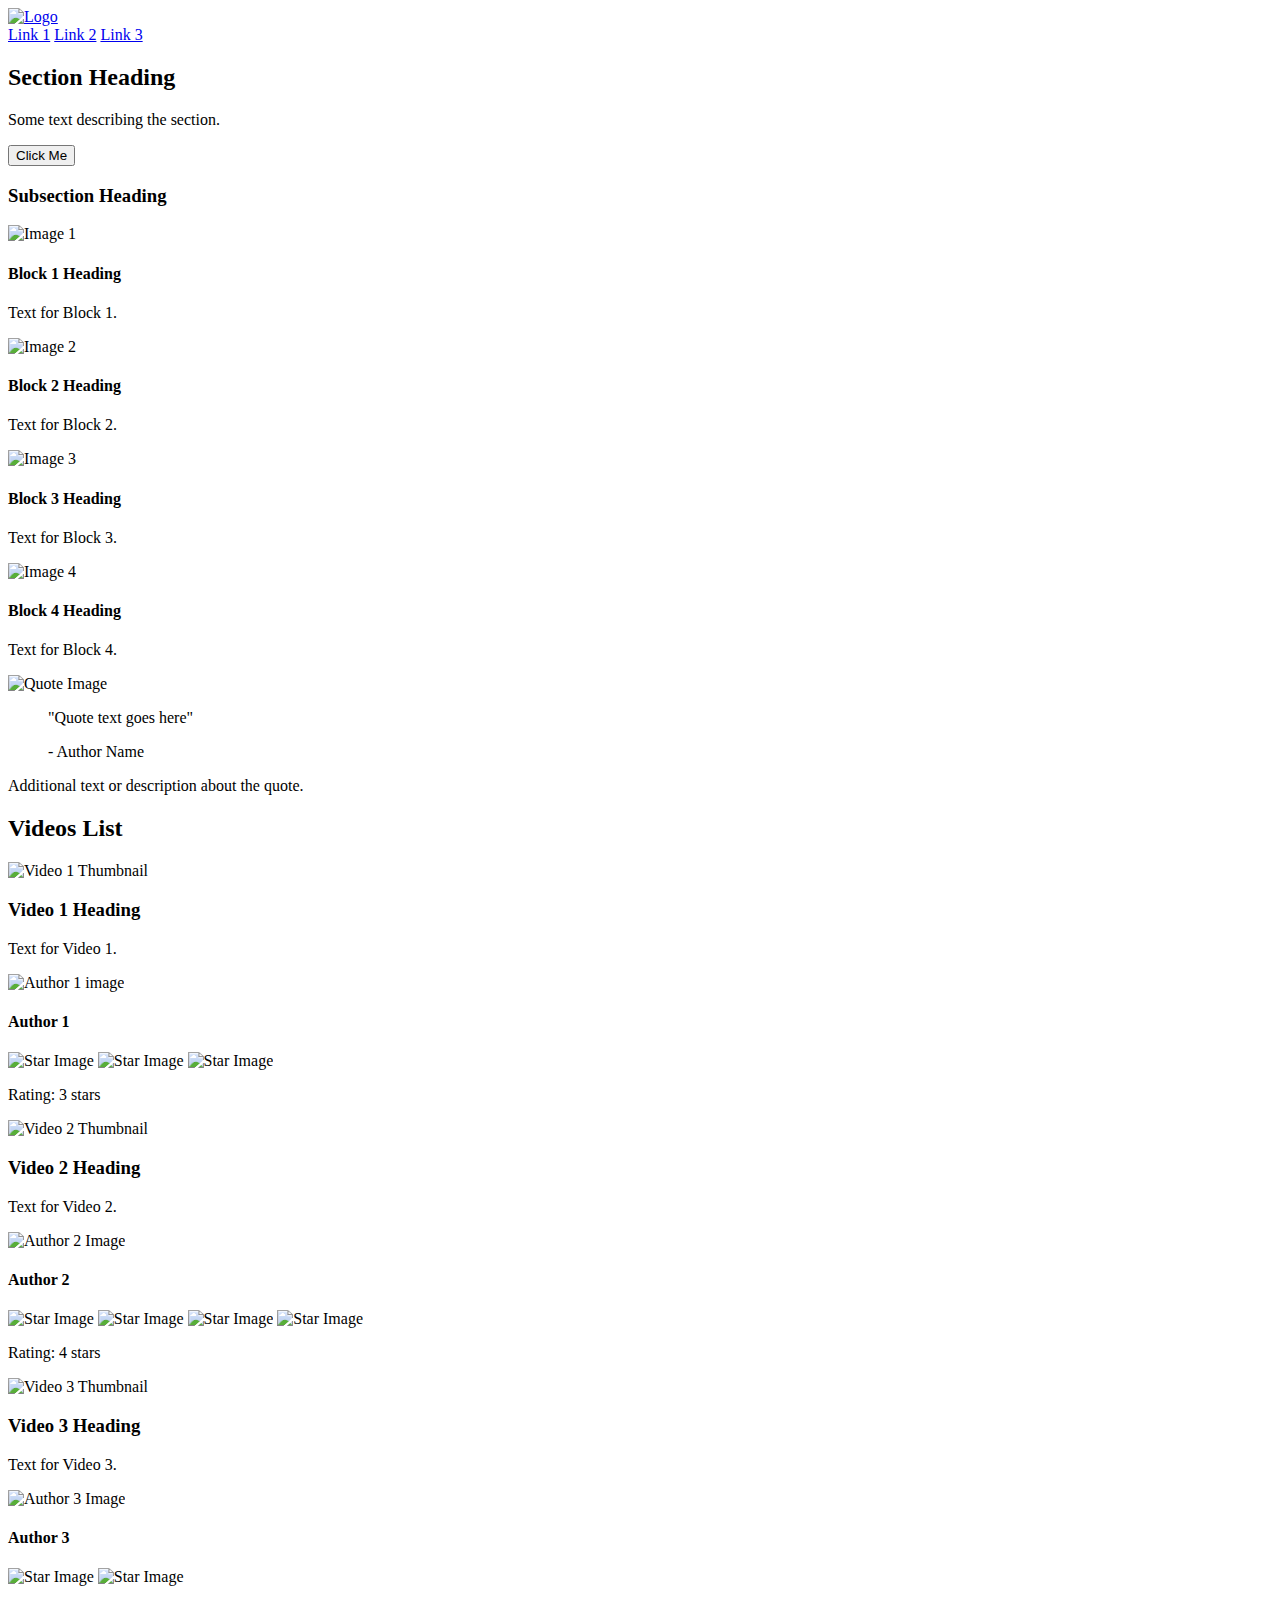
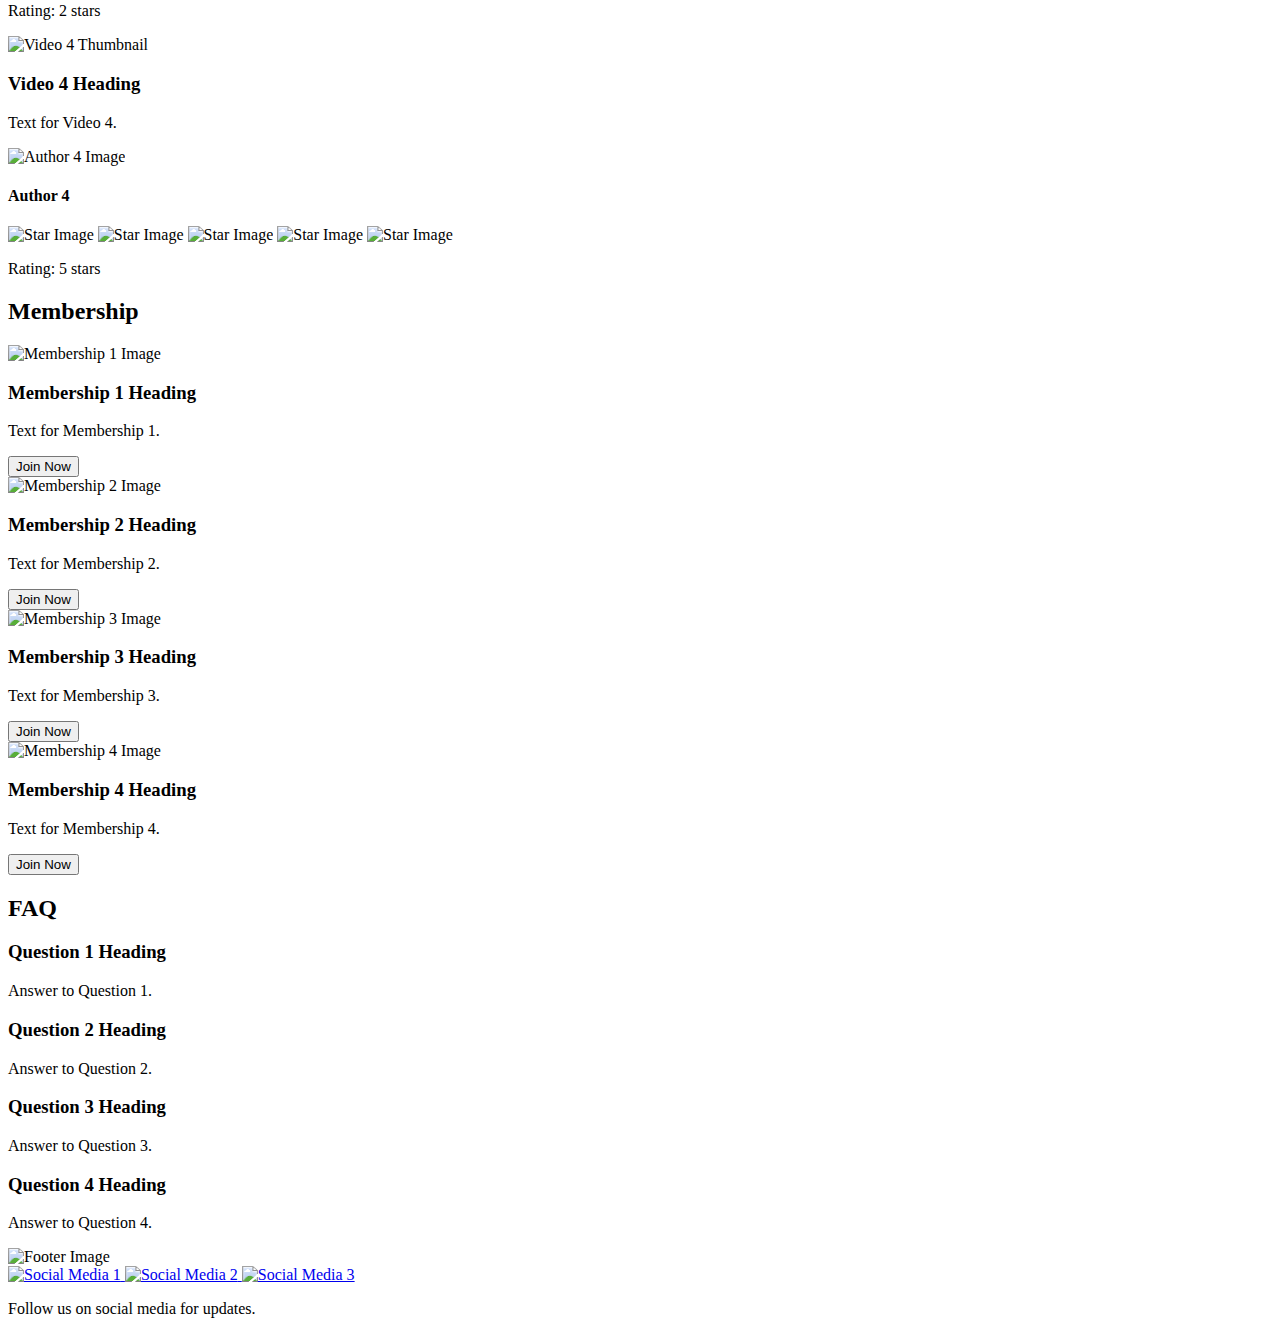
==== css_advanced/index.html @ 6b790aff "Creating the directory and adding styles.css file" ====
<!DOCTYPE html>
<html lang="en-US">
<head>
  <meta charset="UTF-8">
  <title>Page Title</title>
</head>
<body>
  <header>
    <a href="#">
      <img src="path/to/image.jpg" alt="Logo">
    </a>
    <nav>
      <a href="#">Link 1</a>
      <a href="#">Link 2</a>
      <a href="#">Link 3</a>
    </nav>
  </header>
  
  <main>
    <section>
      <div>
        <h2>Section Heading</h2>
        <p>Some text describing the section.</p>
        <button>Click Me</button>
      </div>
      
      <div>
        <h3>Subsection Heading</h3>
        
        <div>
          <img src="path/to/image1.jpg" alt="Image 1">
          <h4>Block 1 Heading</h4>
          <p>Text for Block 1.</p>
        </div>
        
        <div>
          <img src="path/to/image2.jpg" alt="Image 2">
          <h4>Block 2 Heading</h4>
          <p>Text for Block 2.</p>
        </div>
        
        <div>
          <img src="path/to/image3.jpg" alt="Image 3">
          <h4>Block 3 Heading</h4>
          <p>Text for Block 3.</p>
        </div>
        
        <div>
          <img src="path/to/image4.jpg" alt="Image 4">
          <h4>Block 4 Heading</h4>
          <p>Text for Block 4.</p>
        </div>
      </div>
    </section>
    <div> <!--Changed from section tag to div tag-->
        <div>
            <img src="path/to/quote-image.jpg" alt="Quote Image">
            <div>
                <blockquote>
                    <p>"Quote text goes here"</p>
                    <p>- Author Name</p>
                </blockquote>
                <p>Additional text or description about the quote.</p>
            </div>
        </div>
    </div>
    <section>
        <h2>Videos List</h2>
        <div>
            <div>
                <img src="path/to/video1-thumbnail.jpg" alt="Video 1 Thumbnail">
                <h3>Video 1 Heading</h3>
                <p>Text for Video 1.</p>

                <div>
                    <img src="path/to/author1-image.jpg" alt="Author 1 image">
                    <h4>Author 1</h4>
                </div>
                <div>
                    <div>
                        <img src="path/to/star-image.jpg" alt="Star Image">
                        <img src="path/to/star-image.jpg" alt="Star Image">
                        <img src="path/to/star-image.jpg" alt="Star Image">
                    </div>
                    <p>Rating: 3 stars</p>
                </div>
            </div>

            <div>
                <img src="path/to/video2-thumbnail.jpg" alt="Video 2 Thumbnail">
                <h3>Video 2 Heading</h3>
                <p>Text for Video 2.</p>

                <div>
                    <img src ="path/to/author2-image.jpg" alt="Author 2 Image">
                    <h4>Author 2</h4>
                </div>

                <div>
                    <div>
                        <img src="path/to/star-image.jpg" alt="Star Image">
                        <img src="path/to/star-image.jpg" alt="Star Image">
                        <img src="path/to/star-image.jpg" alt="Star Image">
                        <img src="path/to/star-image.jpg" alt="Star Image">
                    </div>
                    <p>Rating: 4 stars</p>
                </div>
            </div>
            <div>
                <img src="path/to/video3-thumbnail.jpg" alt="Video 3 Thumbnail">
                <h3>Video 3 Heading</h3>
                <p>Text for Video 3.</p>

                <div>
                    <img src="path/to/author3-image.jpg" alt="Author 3 Image">
                    <h4>Author 3</h4>
                </div>

                <div>
                    <div>
                        <img src="path/to/star-image.jpg" alt="Star Image">
                        <img src="path/to/star-image.jpg" alt="Star Image">
                    </div>
                    <p>Rating: 2 stars</p>
                </div>
            </div>

            <div>
                <img src="path/to/video4-thumbnail.jpg" alt="Video 4 Thumbnail">
                <h3>Video 4 Heading</h3>
                <p>Text for Video 4.</p>

                <div>
                    <img src="path/to/author4-image.jpg" alt="Author 4 Image">
                    <h4>Author 4</h4>
                </div>

                <div>
                    <div>
                        <img src="path/to/star-image.jpg" alt="Star Image">
                        <img src="path/to/star-image.jpg" alt="Star Image">
                        <img src="path/to/star-image.jpg" alt="Star Image">
                        <img src="path/to/star-image.jpg" alt="Star Image">
                        <img src="path/to/star-image.jpg" alt="Star Image">
                    </div>
                    <p>Rating: 5 stars</p>
                </div>
            </div>
        </div>
    </section>
    
    <section>
      <h2>Membership</h2>
      <div>
        <div>
          <img src="path/to/membership1-image.jpg" alt="Membership 1 Image">
          <h3>Membership 1 Heading</h3>
          <p>Text for Membership 1.</p>
          <button>Join Now</button>
        </div>
        
        <div>
          <img src="path/to/membership2-image.jpg" alt="Membership 2 Image">
          <h3>Membership 2 Heading</h3>
          <p>Text for Membership 2.</p>
          <button>Join Now</button>
        </div>
        
        <div>
          <img src="path/to/membership3-image.jpg" alt="Membership 3 Image">
          <h3>Membership 3 Heading</h3>
          <p>Text for Membership 3.</p>
          <button>Join Now</button>
        </div>
        
        <div>
          <img src="path/to/membership4-image.jpg" alt="Membership 4 Image">
          <h3>Membership 4 Heading</h3>
          <p>Text for Membership 4.</p>
          <button>Join Now</button>
        </div>
      </div>
    </section>

    <section>
      <h2>FAQ</h2>
      <div>
        <div>
          <h3>Question 1 Heading</h3>
          <p>Answer to Question 1.</p>
        </div>
        
        <div>
          <h3>Question 2 Heading</h3>
          <p>Answer to Question 2.</p>
        </div>
      </div>
      
      <div>
        <div>
          <h3>Question 3 Heading</h3>
          <p>Answer to Question 3.</p>
        </div>
        
        <div>
          <h3>Question 4 Heading</h3>
          <p>Answer to Question 4.</p>
        </div>
      </div>
    </section>
    
    <footer>
    <div>
      <img src="path/to/footer-image.jpg" alt="Footer Image">
      <div>
        <div>
          <a href="#">
            <img src="path/to/social-media-image1.jpg" alt="Social Media 1">
          </a>
          <a href="#">
            <img src="path/to/social-media-image2.jpg" alt="Social Media 2">
          </a>
          <a href="#">
            <img src="path/to/social-media-image3.jpg" alt="Social Media 3">
          </a>
        </div>
        <p>Follow us on social media for updates.</p>
      </div>
    </div>
  </footer>
  </main>
</body>
</html>
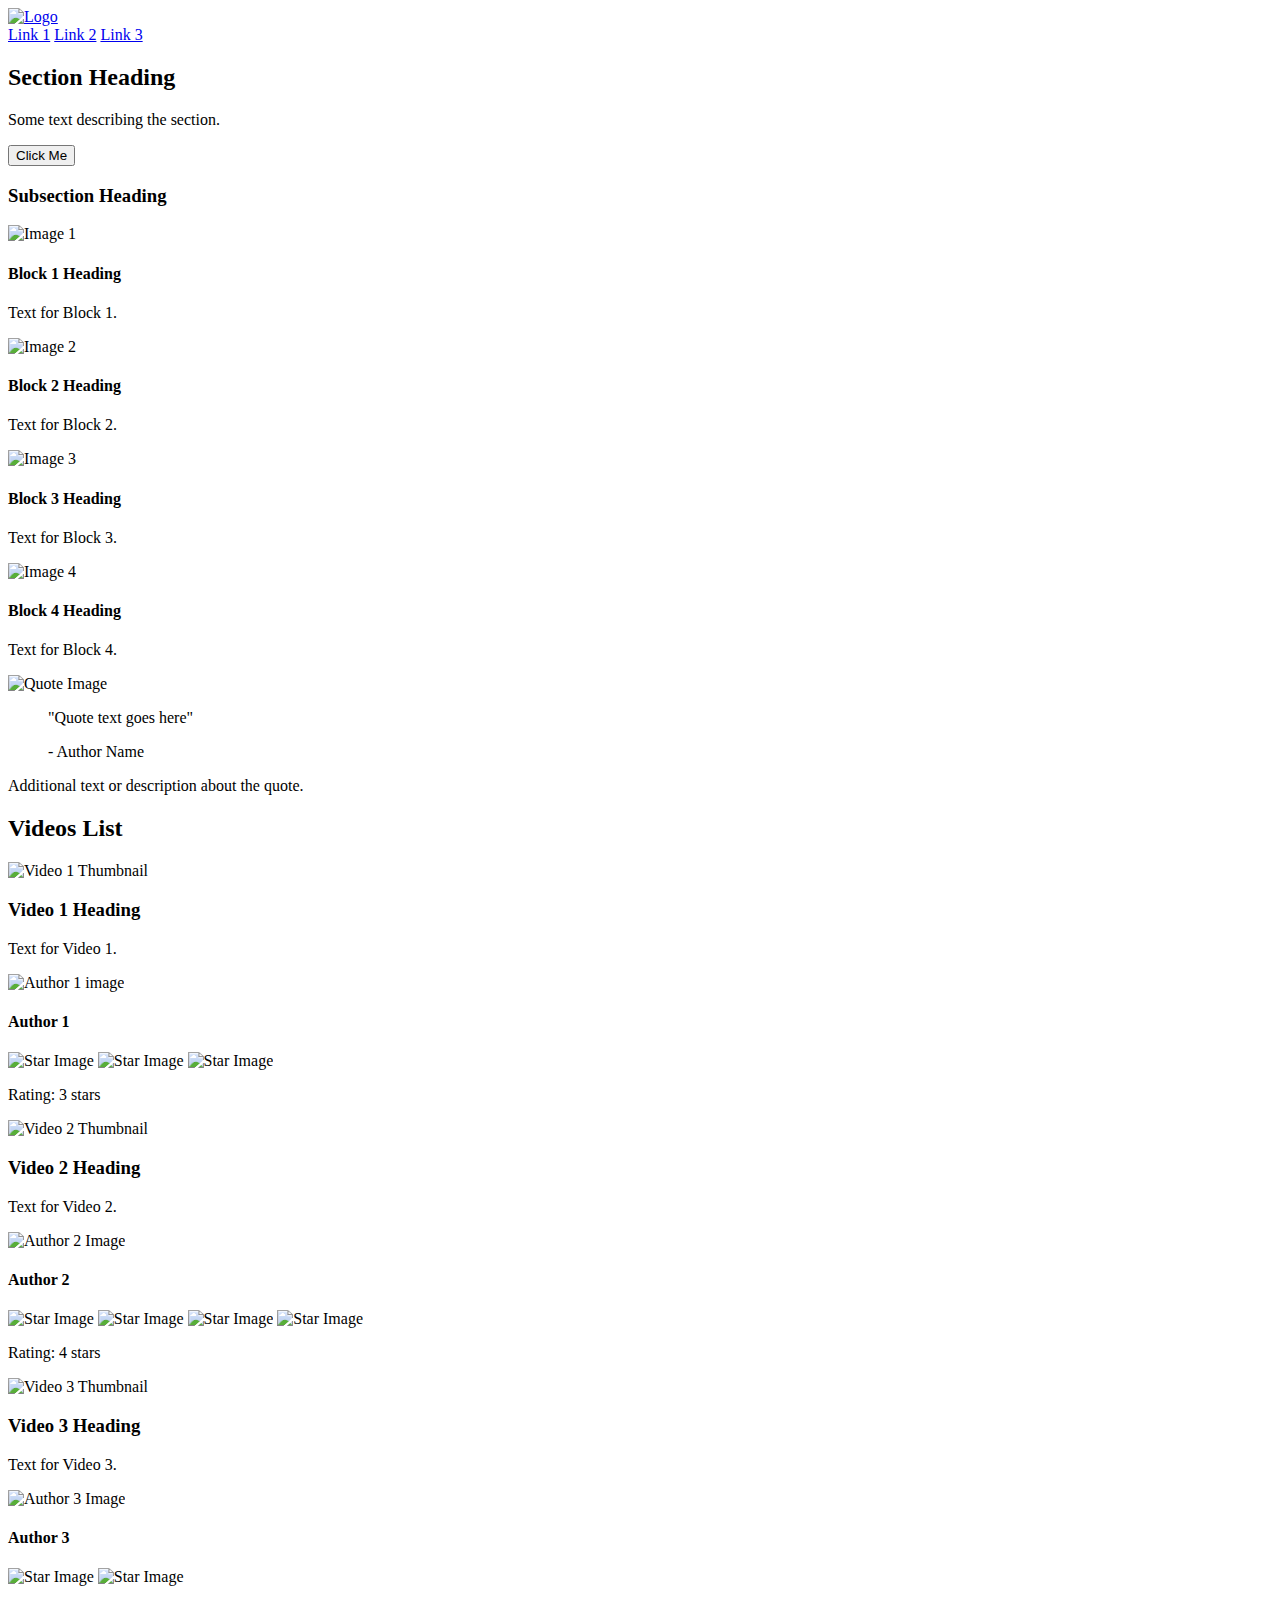
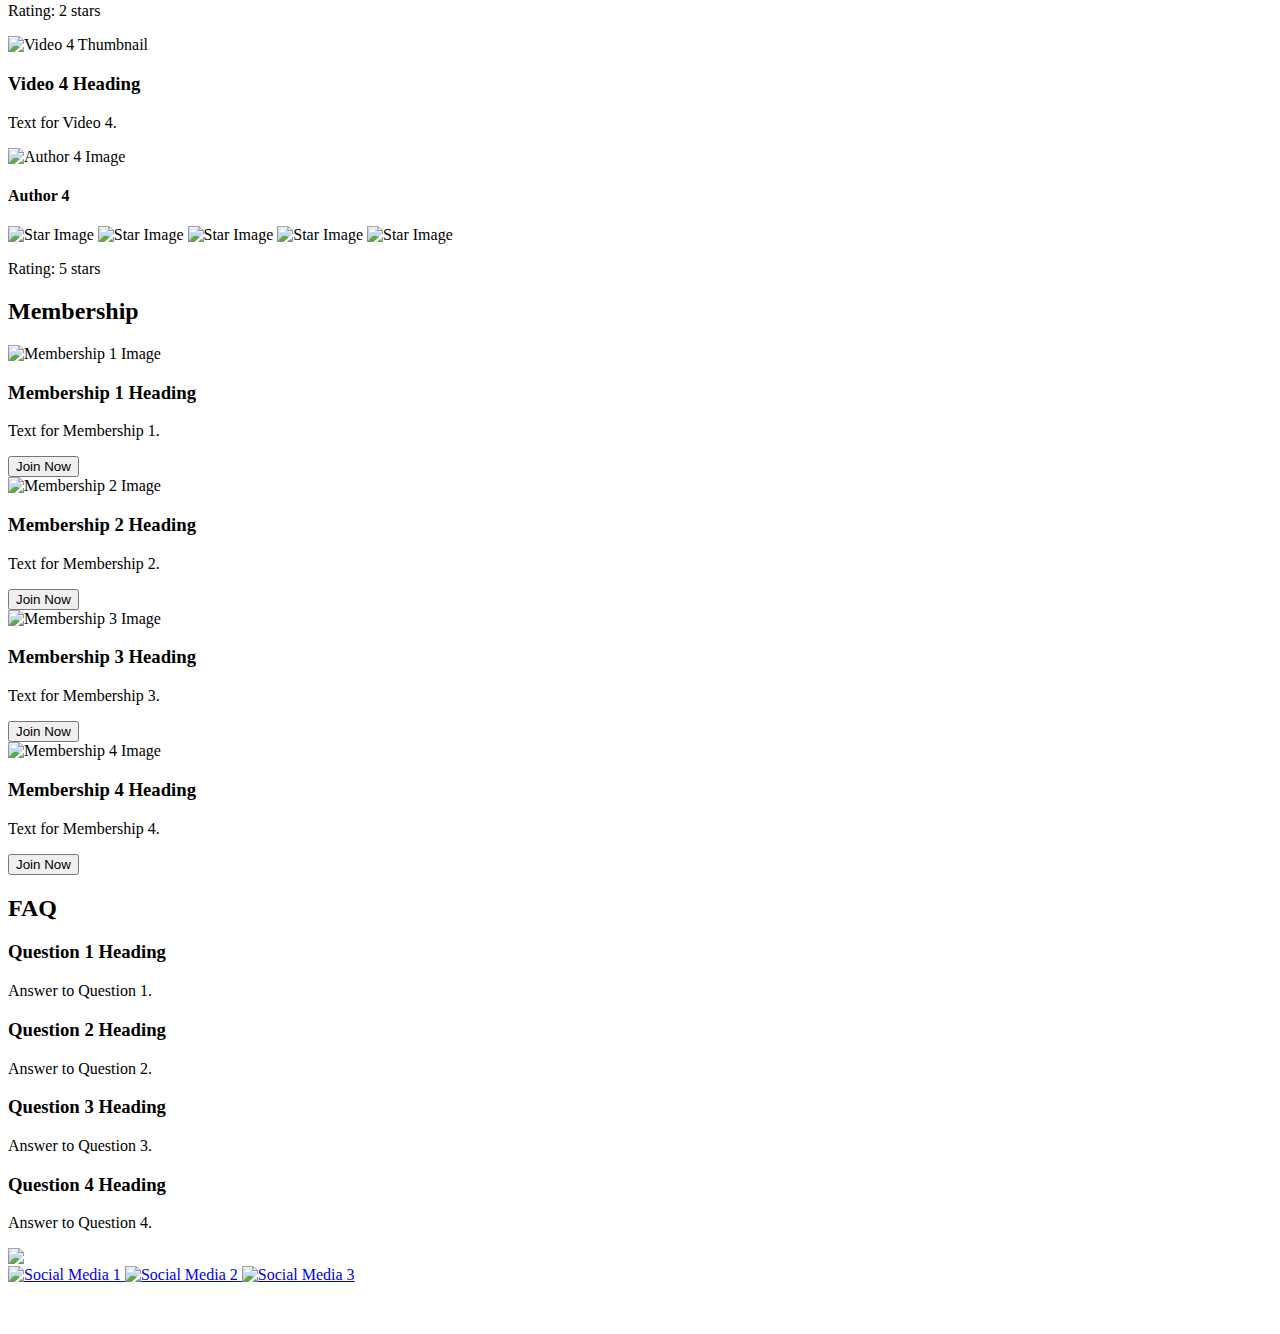
==== commit 539c5189: "Importing the style" ====
--- a/css_advanced/index.html
+++ b/css_advanced/index.html
@@ -3,6 +3,7 @@
 <head>
   <meta charset="UTF-8">
   <title>Page Title</title>
+  <link rel="stylesheet" href="styles.css">
 </head>
 <body>
   <header>
--- a/css_advanced/styles.css
+++ b/css_advanced/styles.css
@@ -0,0 +1,7 @@
+header {
+    background-color: #fff;
+
+}
+footer {
+    color: #fff;
+}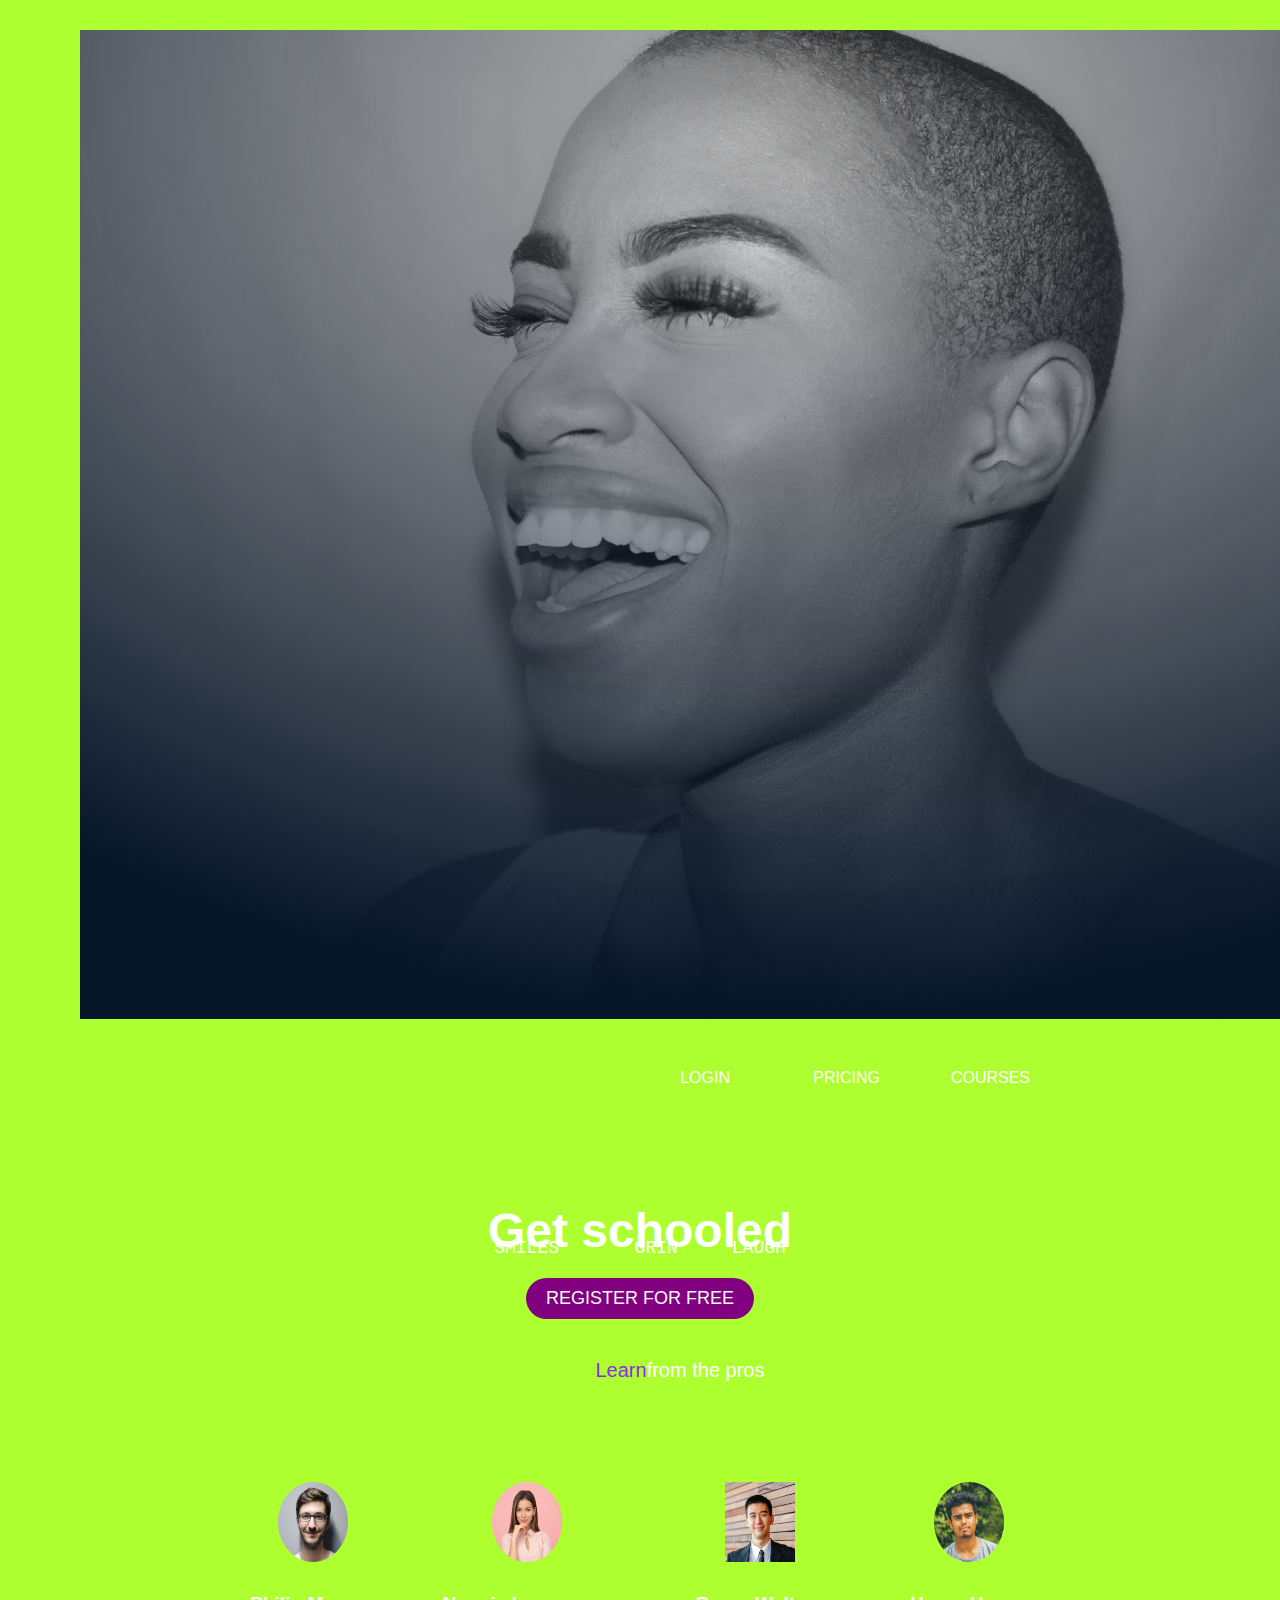
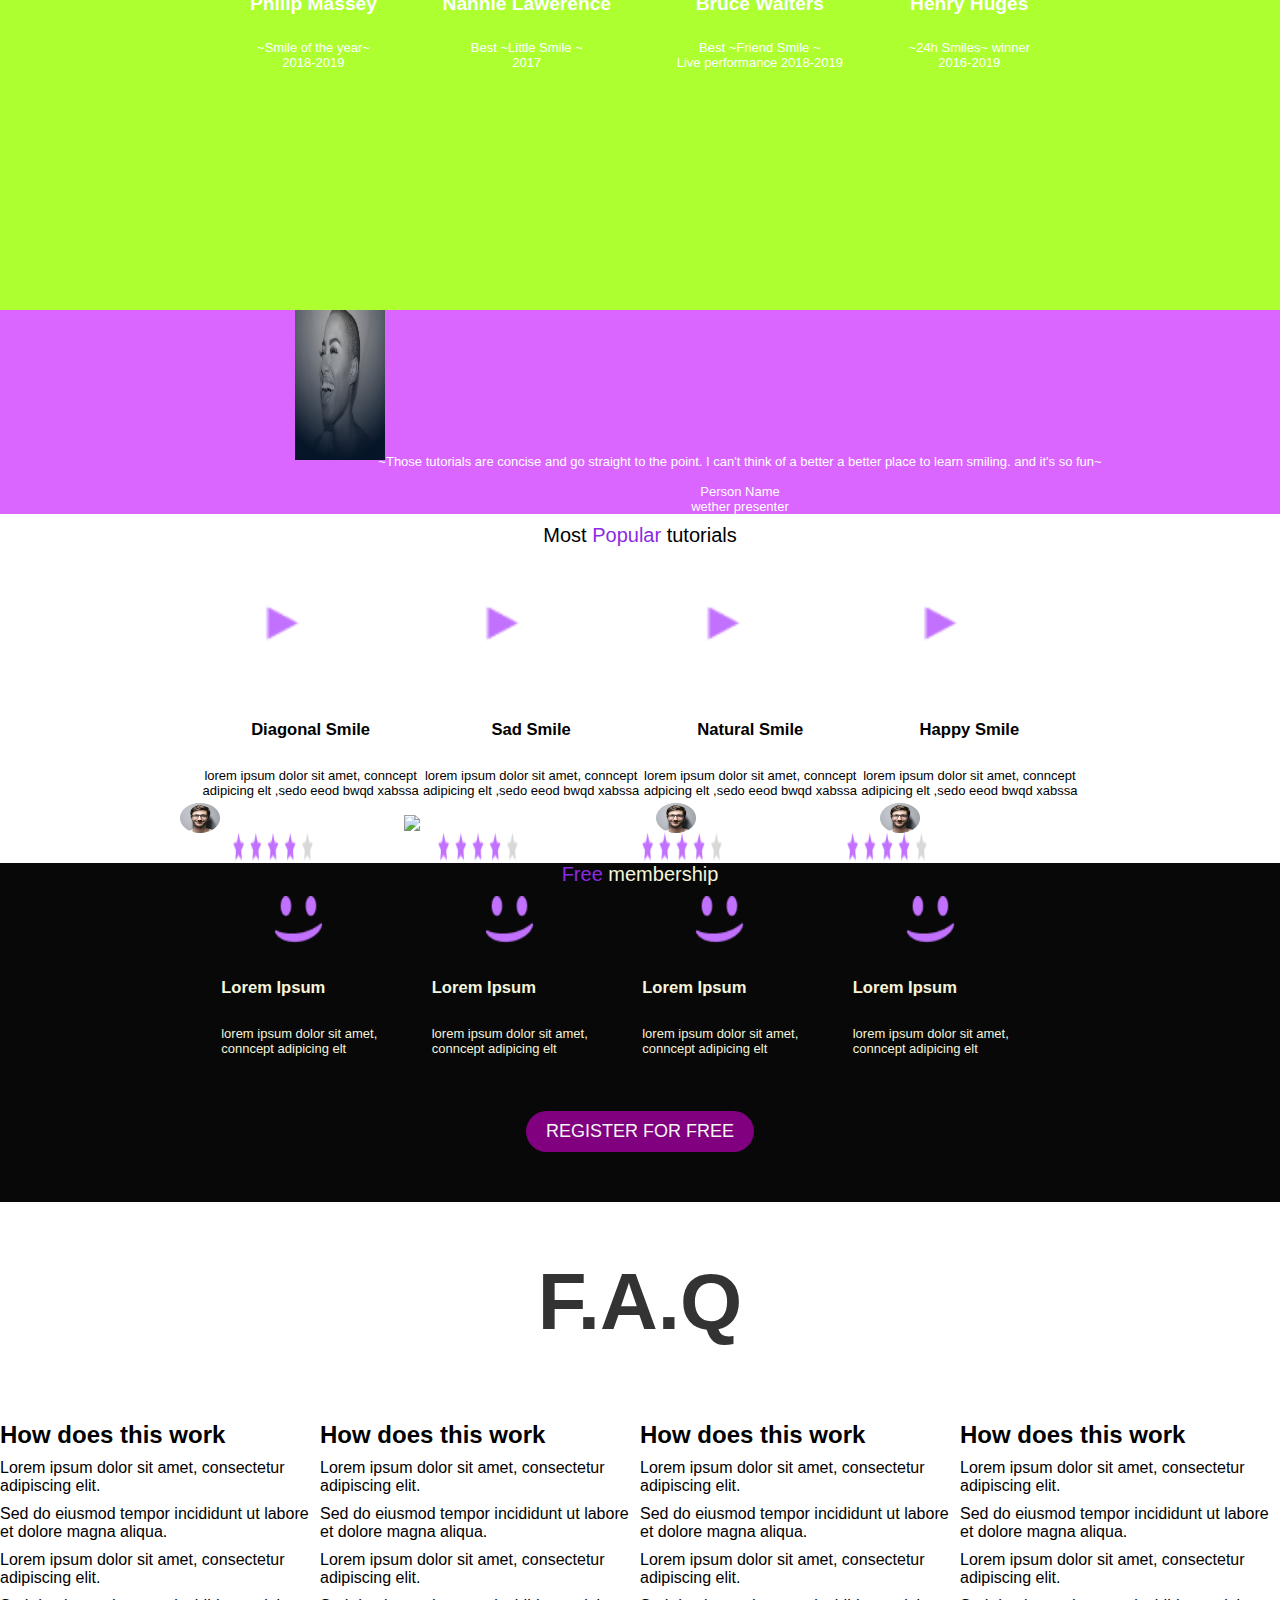
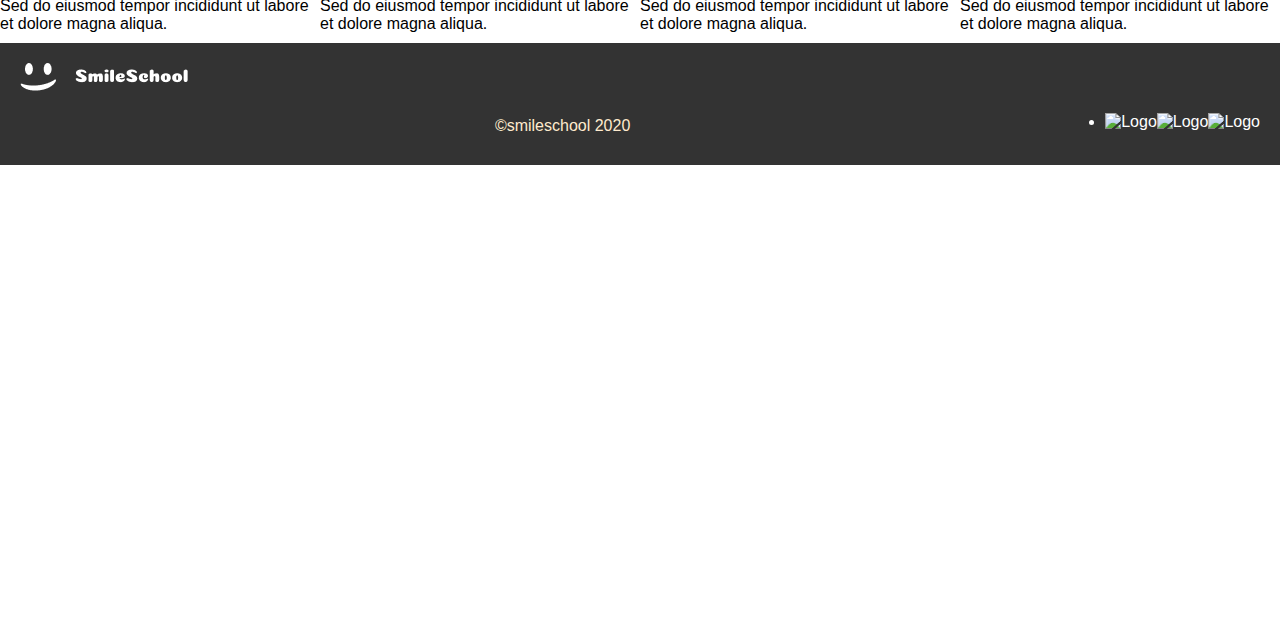
==== commit 724f85d6: "Creating a new directory and adding files" ====
--- a/css_advanced/index.html
+++ b/css_advanced/index.html
@@ -1,234 +1,124 @@
 <!DOCTYPE html>
 <html lang="en-US">
-<head>
-  <meta charset="UTF-8">
-  <title>Page Title</title>
-  <link rel="stylesheet" href="styles.css">
-</head>
-<body>
-  <header>
-    <a href="#">
-      <img src="path/to/image.jpg" alt="Logo">
-    </a>
-    <nav>
-      <a href="#">Link 1</a>
-      <a href="#">Link 2</a>
-      <a href="#">Link 3</a>
-    </nav>
-  </header>
-  
-  <main>
-    <section>
-      <div>
-        <h2>Section Heading</h2>
-        <p>Some text describing the section.</p>
-        <button>Click Me</button>
-      </div>
-      
-      <div>
-        <h3>Subsection Heading</h3>
-        
-        <div>
-          <img src="path/to/image1.jpg" alt="Image 1">
-          <h4>Block 1 Heading</h4>
-          <p>Text for Block 1.</p>
+  <head>
+    <title>CSS-Advanced-ALX</title>
+    <meta charset="UTF-8">
+    <meta name="viewport" content="width=device-width, initial-scale=1.0">
+        <link rel="stylesheet" href="styles.css">
+  </head>
+  <body>
+    <div class="logo-image">
+    <img class="logo" src="./assets/images/Object.png" alt="Logo"> 
+     <header>
+      <nav>  
+        <ul>
+          <li><a href="#">COURSES</a></li>
+          <li><a href="#">PRICING</a></li>
+          <li><a href="#">LOGIN</a></li>
+        </ul>
+      </nav>
+    </header>
+    <main>
+    <section class="hero">
+        <div class="hero-text">
+          <h1>Get schooled </h1>
+          <p>SMILES       GRIN     LAUGH</p>
+          <div class = "button-design">
+          <button > REGISTER FOR FREE </button> 
         </div>
-        
-        <div>
-          <img src="path/to/image2.jpg" alt="Image 2">
-          <h4>Block 2 Heading</h4>
-          <p>Text for Block 2.</p>
-        </div>
-        
-        <div>
-          <img src="path/to/image3.jpg" alt="Image 3">
-          <h4>Block 3 Heading</h4>
-          <p>Text for Block 3.</p>
-        </div>
-        
-        <div>
-          <img src="path/to/image4.jpg" alt="Image 4">
-          <h4>Block 4 Heading</h4>
-          <p>Text for Block 4.</p>
-        </div>
-      </div>
-    </section>
-    <div> <!--Changed from section tag to div tag-->
-        <div>
-            <img src="path/to/quote-image.jpg" alt="Quote Image">
-            <div>
-                <blockquote>
-                    <p>"Quote text goes here"</p>
-                    <p>- Author Name</p>
-                </blockquote>
-                <p>Additional text or description about the quote.</p>
-            </div>
-        </div>
-    </div>
-    <section>
-        <h2>Videos List</h2>
-        <div>
-            <div>
-                <img src="path/to/video1-thumbnail.jpg" alt="Video 1 Thumbnail">
-                <h3>Video 1 Heading</h3>
-                <p>Text for Video 1.</p>
-
-                <div>
-                    <img src="path/to/author1-image.jpg" alt="Author 1 image">
-                    <h4>Author 1</h4>
-                </div>
-                <div>
-                    <div>
-                        <img src="path/to/star-image.jpg" alt="Star Image">
-                        <img src="path/to/star-image.jpg" alt="Star Image">
-                        <img src="path/to/star-image.jpg" alt="Star Image">
-                    </div>
-                    <p>Rating: 3 stars</p>
-                </div>
-            </div>
-
-            <div>
-                <img src="path/to/video2-thumbnail.jpg" alt="Video 2 Thumbnail">
-                <h3>Video 2 Heading</h3>
-                <p>Text for Video 2.</p>
-
-                <div>
-                    <img src ="path/to/author2-image.jpg" alt="Author 2 Image">
-                    <h4>Author 2</h4>
-                </div>
-
-                <div>
-                    <div>
-                        <img src="path/to/star-image.jpg" alt="Star Image">
-                        <img src="path/to/star-image.jpg" alt="Star Image">
-                        <img src="path/to/star-image.jpg" alt="Star Image">
-                        <img src="path/to/star-image.jpg" alt="Star Image">
-                    </div>
-                    <p>Rating: 4 stars</p>
-                </div>
-            </div>
-            <div>
-                <img src="path/to/video3-thumbnail.jpg" alt="Video 3 Thumbnail">
-                <h3>Video 3 Heading</h3>
-                <p>Text for Video 3.</p>
-
-                <div>
-                    <img src="path/to/author3-image.jpg" alt="Author 3 Image">
-                    <h4>Author 3</h4>
-                </div>
-
-                <div>
-                    <div>
-                        <img src="path/to/star-image.jpg" alt="Star Image">
-                        <img src="path/to/star-image.jpg" alt="Star Image">
-                    </div>
-                    <p>Rating: 2 stars</p>
-                </div>
-            </div>
-
-            <div>
-                <img src="path/to/video4-thumbnail.jpg" alt="Video 4 Thumbnail">
-                <h3>Video 4 Heading</h3>
-                <p>Text for Video 4.</p>
-
-                <div>
-                    <img src="path/to/author4-image.jpg" alt="Author 4 Image">
-                    <h4>Author 4</h4>
-                </div>
-
-                <div>
-                    <div>
-                        <img src="path/to/star-image.jpg" alt="Star Image">
-                        <img src="path/to/star-image.jpg" alt="Star Image">
-                        <img src="path/to/star-image.jpg" alt="Star Image">
-                        <img src="path/to/star-image.jpg" alt="Star Image">
-                        <img src="path/to/star-image.jpg" alt="Star Image">
-                    </div>
-                    <p>Rating: 5 stars</p>
-                </div>
-            </div>
         </div>
     </section>
-    
-    <section>
-      <h2>Membership</h2>
-      <div>
-        <div>
-          <img src="path/to/membership1-image.jpg" alt="Membership 1 Image">
-          <h3>Membership 1 Heading</h3>
-          <p>Text for Membership 1.</p>
-          <button>Join Now</button>
+    <section class="hero-background">
+      <p><span class="color"> Learn  </span> from the pros </p>
+    </section>
+    <section id="hero2">
+        <ul>
+            <li> <img src="./assets/images/1.png" alt="Service 2" height="80" width="70"> <h4>Philip Massey </h4><p style="font-size: 13px;">~Smile of the year~ <br> 2018-2019</p></li>
+            <li > <img src="./assets/images/3.png" alt="Service 2" height="80" width="70"> <h4>Nannie Lawerence </h4><p style="font-size: 13px;">Best ~Little Smile ~ <br> 2017</p></li>
+            <li > <img src="./assets/images/2.png" alt="Service 2" height="80" width="70"><h4>Bruce Walters </h4><p style="font-size: 13px;">Best ~Friend Smile ~ <br> Live performance 2018-2019</p></li>
+            <li > <img src="./assets/images/4.png" alt="Service 2" height="80" width="70"><h4>Henry Huges </h4><p style="font-size: 13px;">~24h Smiles~ winner <br> 2016-2019</p></li>
+          </section>
         </div>
-        
-        <div>
-          <img src="path/to/membership2-image.jpg" alt="Membership 2 Image">
-          <h3>Membership 2 Heading</h3>
-          <p>Text for Membership 2.</p>
-          <button>Join Now</button>
+        <section id="bound">
+            <img  src="./assets/images/Object.png" alt="Service 2" height="150" width="90"> <p style="font-size: 13px;">~Those tutorials are concise and go straight to the point. I can't think of a better a better place to learn smiling. and it's so fun~ <br> <br> Person Name <br> wether presenter </p>
+        </section>
+        <section id="tutorials">
+          <p>Most <span class="color"> Popular </span> tutorials </p>
+            <ul>
+                <li> <div class="cover">  <img src="./assets/images/play.png" alt="play-img" height="130" width="150"></div>  <h5 style="color:black; text-align:center;" >Diagonal Smile </h5><p style="font-size: 13px;  color: black;">lorem ipsum dolor sit amet, conncept <br> adipicing elt ,sedo eeod bwqd xabssa</p></li>
+                <li > <div class="cover1">  <img src="./assets/images/play.png" alt="play-img" height="130" width="150"> </div> <h5 style="color:black; text-align:center;">Sad Smile </h5><p style="font-size: 13px;">lorem ipsum dolor sit amet, conncept <br> adipicing elt ,sedo eeod bwqd xabssa</p></li>
+                <li ><div class="cover2"> <img src="./assets/images/play.png" alt="play-img" height="130" width="150"> </div> <h5 style="color:black; text-align:center;"> Natural Smile </h5><p style="font-size: 13px;">lorem ipsum dolor sit amet, conncept <br>adpicing elt ,sedo eeod bwqd xabssa</p></li>
+                <li > <div class="cover3"> <img src="./assets/images/play.png" alt="play-img" height="130" width="150"> </div><h5 style="color:black; text-align:center;"> Happy Smile </h5><p style="font-size: 13px;">lorem ipsum dolor sit amet, conncept <br> adipicing elt ,sedo eeod bwqd xabssa</p></li>
+            </ul>
+            <ul class="menu">
+                <li><img src="./assets/images/1.png" alt="Phillip" height="30" width="40"></li>                         <li><img src="Images/1.png" alt="phillip" height="30" width="40"></li>
+                <li><img src="./assets/images/1.png" alt="Phillip" height="30" width="40"></li>
+                <li><img src="./assets/images/1.png" alt="Phillip" height="30" width="40"></li>
+            </ul>    
+            <ul class="menu1">  
+                <li><img src="./assets/images/rating.png" alt="rating" height="30" width="80"></li>
+                <li><img src="./assets/images/rating.png" alt="rating" height="30" width="80"></li>
+                <li><img src="./assets/images/rating.png" alt="rating" height="30" width="80"></li>
+                <li><img src="./assets/images/rating.png" alt="rating" height="30" width="80"></li>
+            </ul>    
+        </section>
+        <section id="tutorials-section">
+          <p><span class="color"> Free </span><span style="color:beige;"> membership </span> </p>
+            <ul>
+                <li><img src="./assets/images/smile.png" alt="smile" height="50" width="50"></div>  <h5 style="color:beige; text-align:left;" >Lorem Ipsum </h5><p style="font-size: 13px; color:beige; text-align:left;">lorem ipsum dolor sit amet, <br> conncept  adipicing elt </p></li>
+                <li><img src="./assets/images/smile.png" alt="smile" height="50" width="50"> </div> <h5 style="color:beige; text-align:left;">Lorem Ipsum </h5><p style="font-size: 13px; color:beige; text-align:left;">lorem ipsum dolor sit amet, <br> conncept  adipicing elt </p></li>
+                <li><img src="./assets/images/smile.png" alt="smile" height="50" width="50"> </div> <h5 style="color:beige; text-align:left;"> Lorem Ipsum </h5><p style="font-size: 13px; color:beige;  text-align:left;">lorem ipsum dolor sit amet, <br> conncept  adipicing elt </p></li>
+                <li><img src="./assets/images/smile.png" alt="smile" height="50" width="50"> </div><h5 style="color:beige; text-align:left;"> Lorem Ipsum </h5><p style="font-size: 13px;  color:beige; text-align:left;">lorem ipsum dolor sit amet, <br> conncept  adipicing elt </p></li>
+            </ul>
+        <div class = "button-design">
+            <button > REGISTER FOR FREE </button> 
         </div>
-        
-        <div>
-          <img src="path/to/membership3-image.jpg" alt="Membership 3 Image">
-          <h3>Membership 3 Heading</h3>
-          <p>Text for Membership 3.</p>
-          <button>Join Now</button>
-        </div>
-        
-        <div>
-          <img src="path/to/membership4-image.jpg" alt="Membership 4 Image">
-          <h3>Membership 4 Heading</h3>
-          <p>Text for Membership 4.</p>
-          <button>Join Now</button>
-        </div>
-      </div>
-    </section>
-
-    <section>
-      <h2>FAQ</h2>
-      <div>
-        <div>
-          <h3>Question 1 Heading</h3>
-          <p>Answer to Question 1.</p>
-        </div>
-        
-        <div>
-          <h3>Question 2 Heading</h3>
-          <p>Answer to Question 2.</p>
-        </div>
-      </div>
-      
-      <div>
-        <div>
-          <h3>Question 3 Heading</h3>
-          <p>Answer to Question 3.</p>
-        </div>
-        
-        <div>
-          <h3>Question 4 Heading</h3>
-          <p>Answer to Question 4.</p>
-        </div>
-      </div>
-    </section>
-    
-    <footer>
-    <div>
-      <img src="path/to/footer-image.jpg" alt="Footer Image">
-      <div>
-        <div>
-          <a href="#">
-            <img src="path/to/social-media-image1.jpg" alt="Social Media 1">
-          </a>
-          <a href="#">
-            <img src="path/to/social-media-image2.jpg" alt="Social Media 2">
-          </a>
-          <a href="#">
-            <img src="path/to/social-media-image3.jpg" alt="Social Media 3">
-          </a>
-        </div>
-        <p>Follow us on social media for updates.</p>
-      </div>
-    </div>
-  </footer>
-  </main>
+        </section>
+        <section>
+            <h1 style="text-align: center; color: #333; text-size-adjust: 25px; "> F.A.Q </h1>
+            <div class="container">
+            <div class="column">
+                <h2>How does this work </h2>
+                    <p> Lorem ipsum dolor sit amet, consectetur adipiscing elit.</p>
+                    <p> Sed do eiusmod tempor incididunt ut labore et dolore magna aliqua.</p>
+                    <p> Lorem ipsum dolor sit amet, consectetur adipiscing elit.</p>
+                    <p> Sed do eiusmod tempor incididunt ut labore et dolore magna aliqua.</p>
+            </div>
+            <div class="column">
+                <h2>How does this work</h2>
+                    <p>Lorem ipsum dolor sit amet, consectetur adipiscing elit.</p>
+                    <p>Sed do eiusmod tempor incididunt ut labore et dolore magna aliqua.</p>
+                    <p> Lorem ipsum dolor sit amet, consectetur adipiscing elit.</p>
+                    <p> Sed do eiusmod tempor incididunt ut labore et dolore magna aliqua.</p>
+            </div>
+            <div class="column">
+                <h2>How does this work </h2>
+                    <p> Lorem ipsum dolor sit amet, consectetur adipiscing elit.</p>
+                    <p> Sed do eiusmod tempor incididunt ut labore et dolore magna aliqua.</p>
+                    <p> Lorem ipsum dolor sit amet, consectetur adipiscing elit.</p>
+                    <p> Sed do eiusmod tempor incididunt ut labore et dolore magna aliqua.</p>
+            </div>
+            <div class="column">
+                <h2>How does this work</h2>
+                    <p>Lorem ipsum dolor sit amet, consectetur adipiscing elit.</p>
+                    <p>Sed do eiusmod tempor incididunt ut labore et dolore magna aliqua.</p>
+                    <p> Lorem ipsum dolor sit amet, consectetur adipiscing elit.</p>
+                    <p> Sed do eiusmod tempor incididunt ut labore et dolore magna aliqua.</p>
+            </div>
+            </div>
+        </section>
+</main>
+<footer style="background-color: #333; color: white; padding: 20px;">
+  <img id="logo" src="./assets/images/logo.png"    alt="Logo"> 
+  <ul>
+      <li style="background-color: #333;  float: right; margin-bottom: 500px;">
+      <img src = "fb.jpg" width="250px" height="50px"  alt="Logo"></li>
+      <li style="background-color: #333;  float: right; margin-bottom: 500px;">
+      <img src = "twit.jpg" width="250px" height="50px"  alt="Logo"></li>
+      <li style="background-color: #333;  float: right; margin-bottom: 500px;">
+      <img src = "insta.jpg" width="250px" height="50px"  alt="Logo"></li>
+  </ul>
+  <p style="text-align: center; color: blanchedalmond; margin-top: 20px; ">©smileschool 2020</p>
+</footer>
 </body>
-</html>
+</html>--- a/css_advanced/styles.css
+++ b/css_advanced/styles.css
@@ -1,7 +1,393 @@
-header {
-    background-color: #fff;
-
-}
-footer {
+/* Global styles section */
+
+body {
+    margin: 0px;
+    font-family: Arial, sans-serif;
+    color: white;
+  }
+
+  /* Header styles section */
+
+  header {
+    margin-top: 30px;
+    margin-right: 250px;
+    justify-content: space-between;
+    align-items: center;
     color: #fff;
-}+    font: bolder;
+    float: right;
+  }
+  .logo {
+    margin-left: 80px;
+    margin-top: 30px;
+    background-image: url(./assets/images/logo.png);
+  }
+  
+h1 {
+    font-size: 80px; 
+  }
+  
+  nav ul {
+    list-style: none;
+    float: right;
+  }
+  
+  nav li {
+   
+      float: right;
+      text-align: right;
+      padding-left: 20px;
+      width: 130px;
+    
+      
+  
+  }
+  
+  nav li a {
+    color: #fff;
+    text-decoration: none;
+   
+    
+  }
+  
+  nav li a:hover {
+    color: #FF6565;
+  }
+  nav {
+    
+    justify-content: space-between;
+    align-items: center;
+    
+  }
+
+/* Body, header styles section */
+
+  body, header {
+    
+    background-position: center center;
+    background-repeat: no-repeat;
+    background-attachment: fixed;
+    background-size: cover;
+  }
+   .hero-background p{
+    display: flex;
+    flex: 1;
+    text-align: center;
+    align-items: center;
+    padding: 40px;
+    justify-content: center;
+    max-width: 600px;
+    font-size: 20px;
+    margin-left: 140px;
+    
+    
+   }
+   .color {
+    color: blueviolet;
+   }
+   
+   main {
+    max-width: 800px;
+    margin: 200 auto;
+    padding: 200px;
+    align-items: center;
+    text-align: center;
+  }
+  nav button {
+    background-color: #ff9900;
+    color: black;
+    padding: 10px 20px;
+    border-radius: 25px;
+    border-radius: 500px;
+    border: none;
+    font-size: 18px;
+  }
+  .logo-image {
+    background-color: greenyellow;
+  }
+
+  /* Hero styles section */
+  .hero {
+    display: flex;
+    justify-content: space-between;
+    align-items: center;
+    margin-bottom: 20px;
+    
+  }
+  
+  .hero-text {
+    flex: 1;
+  }
+  
+  .hero-text h1 {
+    font-size: 48px;
+    margin-bottom: -20px;
+    margin-top: -20px;
+  }
+  
+  .hero-text p {
+    font-family: monospace;
+    font-size: 18px;
+    margin-bottom: 40px;
+    white-space: pre;
+
+    
+  }
+  
+  .hero-text button {
+    background-color: purple;
+    margin-bottom: -20px;
+    margin-top: -20px;
+    padding: 10px 20px;
+    border-radius: 5px;
+    border: none;
+    font-size: 18px;
+    color:whitesmoke;
+        border-radius: 50px;
+    
+    
+  }
+  
+  .hero-image img {
+    width: 500px;
+  }
+  .button-design {
+    display: flex;
+    align-items: center;
+    justify-content: center;
+    text-align: center;
+    border-radius: 500px;
+    
+  }
+    .button-design:hover {
+        color: #FF6565;
+      }
+      #hero2 {
+        padding: 50px;
+        color: #fff;
+      }
+      
+    
+      
+      #hero2 ul {
+        list-style: none;
+        margin: 0;
+        margin-bottom: -20px;
+        padding: 0;
+        display: flex;
+        justify-content: space-between;
+        
+      }
+      
+      #hero2 li {
+        font-size: 1.2em;
+        text-align: center;
+        color: white;
+    
+    
+        
+      }
+
+      /* Weather presenter section */
+      #bound{
+        background-color: #db65ff;
+        text-align: center;
+        margin-left: -600px;
+      }
+      #bound p {
+        text-align: center;
+        margin-top: -10px;
+        margin-right: -800px;
+        background-color: #db65ff;
+      }
+      .cover{
+        background-image: url(Images/9.png);
+      }
+      .cover1{
+        background-image: url(Images/7.png);
+      }
+      .cover2{
+        background-image: url(Images/8.png);
+      }
+      .cover3{
+        background-image: url(Images/6.png);
+      }
+      /* Tutorials section */
+      #tutorials p{
+        color: black;
+        text-align: center;
+        font-size: 20px;
+      }
+      
+    
+      
+      #tutorials ul {
+        list-style: none;
+        margin: 0;
+        margin-bottom: -5px;
+        padding: 0;
+        justify-content: space-between;
+        text-align: center;
+         align-items: center;
+        
+      }
+      
+      #tutorials li {
+        font-size: 20px;
+        display: inline-block;
+        text-align: left;
+    
+    /*Second menu section  */
+        
+      }
+  .menu {
+    list-style: none;
+        justify-content: space-between;
+        text-align: center;
+         align-items: center; 
+  }
+  .menu ul {
+    list-style: none;
+    margin: 0;
+    margin-bottom: -5px;
+    padding: 0;
+    justify-content: space-between;
+    text-align: center;
+     align-items: center;
+     
+    
+  }
+  .menu li {
+    font-size: 20px;
+    padding-right: 180px;
+    display: inline-block;
+    text-align: center;  
+    
+  }
+  .menu1 {
+    list-style: none;
+        justify-content: space-between;
+        text-align: center;
+         align-items: center; 
+  }
+  .menu1 ul {
+    list-style: none;
+    justify-content: space-between;
+    margin-bottom: -5px;
+    margin: 0;
+    padding: 0;
+    text-align: center;
+     align-items: center;
+     
+    
+  }
+  .menu1 li {
+    display: inline-block;
+    text-align: center;
+    font-size: 20px;
+    padding-right: 120px;
+  }
+  .beside{
+    display: inline-block;
+    align-items: center;
+
+  }
+  .beside p{
+    flex:1;
+  }
+  #tutorials-section {
+    background-color: rgb(8, 8, 8);
+  
+  }
+  #tutorials-section p{
+    color: black;
+    text-align: center;
+    font-size: 20px;
+  }
+  
+
+  
+  #tutorials-section ul {
+    list-style: none;
+    text-align: center;
+    margin: 0;
+    padding: 0;
+    justify-content: space-between;
+    margin-bottom: -5px;
+    align-items: center;
+    
+     
+    
+  }
+  
+  #tutorials-section li {
+    margin-right: 50px ;
+    font-size: 20px;
+    display: inline-block;
+    text-align: center;
+    padding-inline-start: -100px;
+    
+}
+#tutorials-section button {
+    background-color: purple;
+    border: none;
+    font-size: 18px;
+    padding: 10px 20px;
+    border-radius: 5px;
+    color:whitesmoke;
+        border-radius: 50px;
+        margin-bottom: 50px;
+        margin-top: 50px;
+    }
+    .container {
+  display: flex;
+  align-items: flex-start;
+  justify-content: space-between;
+  color: black;
+}
+
+.column {
+  width: 58%;
+  
+}
+
+h2 {
+  font-size: 24px;
+  margin-bottom: 10px;
+}
+
+p {
+  font-size: 16px;
+  margin: 0 0 10px;
+}
+    
+/* Media queries */
+@media screen and (max-width: 767px) {
+    header {
+      padding: 10px;
+    }
+  
+    nav ul {
+      flex-direction: column;
+    }
+  
+    nav li {
+      margin: 10px 0;
+    }
+  
+    main {
+      padding: 10px;
+    }
+  }
+  
+  @media screen and (min-width: 768px) and (max-width: 1023px) {
+    main {
+      max-width: 600px;
+    }
+  }
+  
+  @media screen and (min-width: 1024px) {
+    main {
+      max-width: 1000px;
+    }
+  }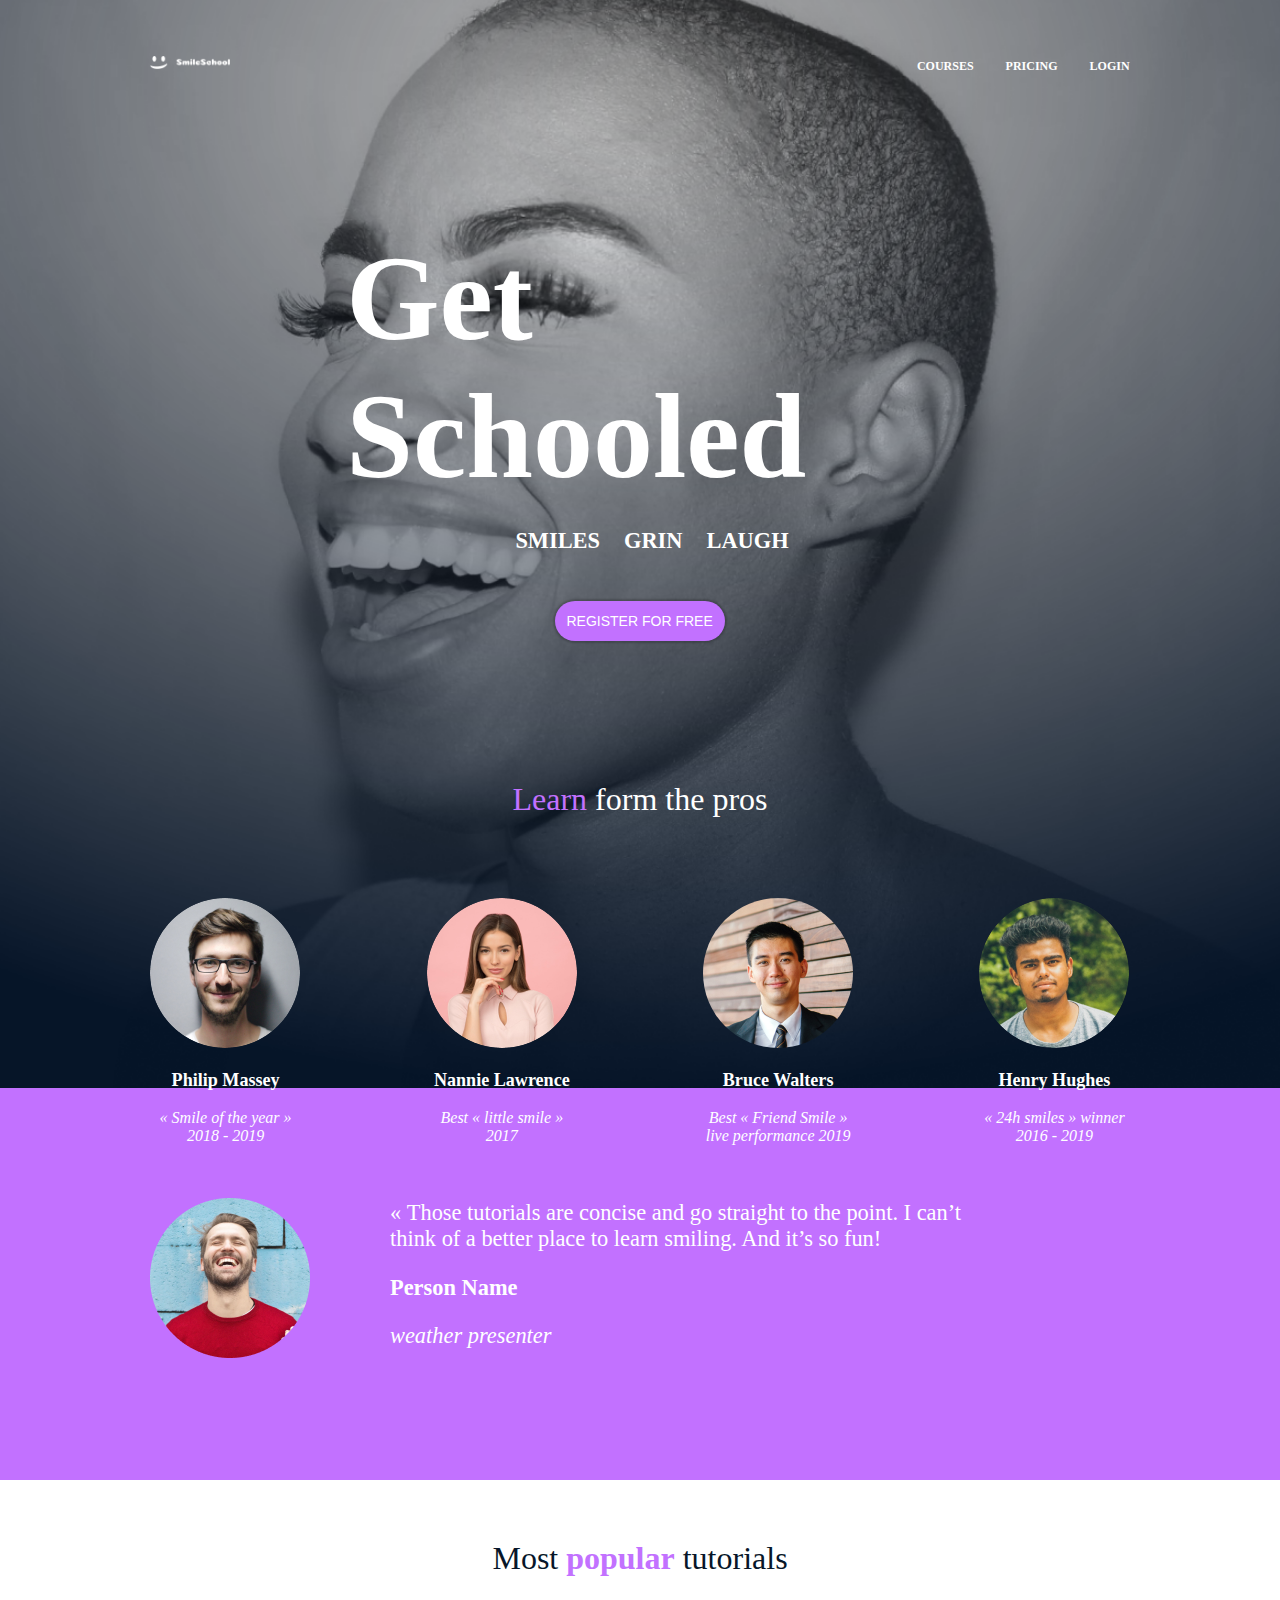
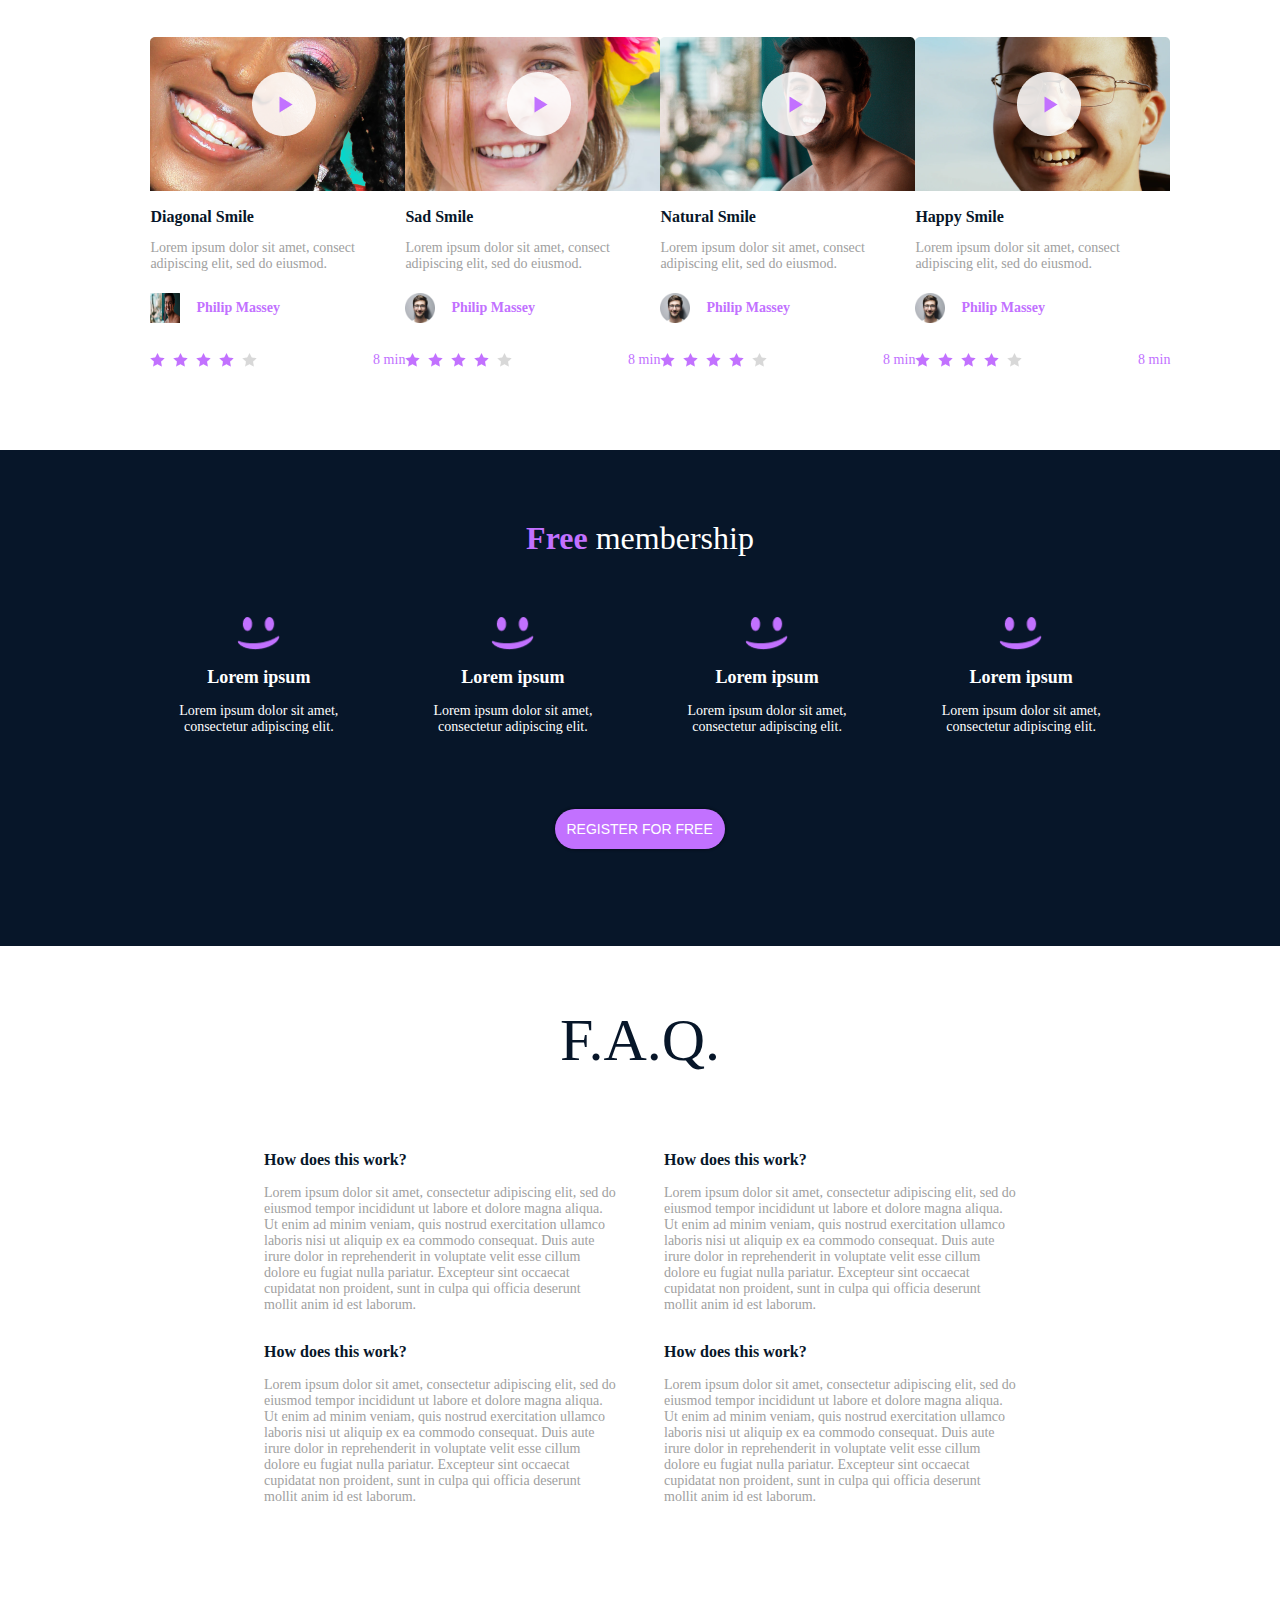
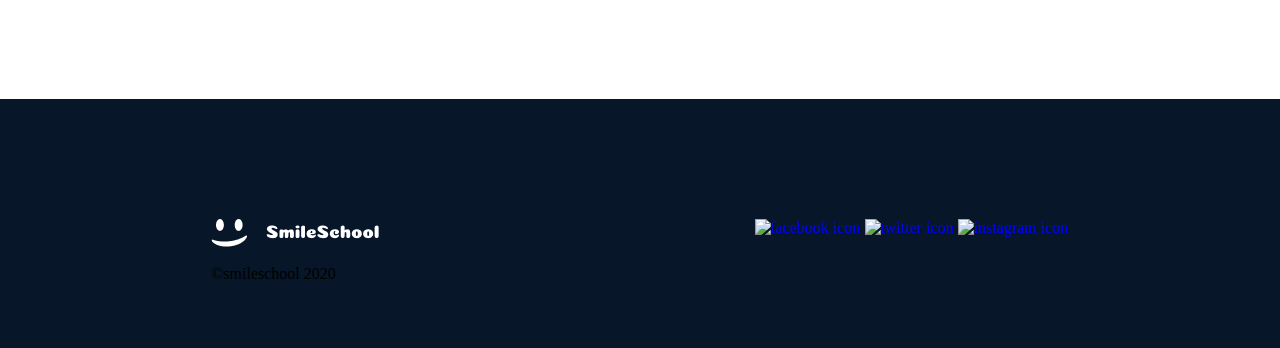
==== commit 5b3af050: "Aligning images" ====
--- a/css_advanced/index.html
+++ b/css_advanced/index.html
@@ -1,124 +1,222 @@
 <!DOCTYPE html>
 <html lang="en-US">
   <head>
-    <title>CSS-Advanced-ALX</title>
-    <meta charset="UTF-8">
-    <meta name="viewport" content="width=device-width, initial-scale=1.0">
-        <link rel="stylesheet" href="styles.css">
+    <meta charset="utf-8" />
+    <title>CSS ADVANCED</title>
+    <link rel="stylesheet" href="styles.css">
   </head>
   <body>
-    <div class="logo-image">
-    <img class="logo" src="./assets/images/Object.png" alt="Logo"> 
-     <header>
-      <nav>  
-        <ul>
-          <li><a href="#">COURSES</a></li>
-          <li><a href="#">PRICING</a></li>
-          <li><a href="#">LOGIN</a></li>
-        </ul>
-      </nav>
+    <header class="header-section">
+        <div class="menu-section">
+            <a>
+                <img src="./assets/images/logo.png" alt="Smile School" width="80"/>
+            </a>
+
+            <nav class="nav-menu">
+                <ul class="nav-bar">
+                    <li class="nav-menu">
+                        <a class="navmenu-item" href="#">COURSES</a>
+                    </li>
+                    <li class="nav-menu">
+                        <a class="navmenu-item" href="#">PRICING</a>
+                    </li>
+                    <li class="nav-menu">
+                        <a class="navmenu-item" href="#">LOGIN</a>
+                    </li>
+                </ul>
+            </nav>  
+        </div>
+
+        <div class="header-text">
+            <h1 class="">Get Schooled</h1>
+            <div class="text-section">
+                <p>SMILES</p>
+                <p>GRIN</p>
+                <p>LAUGH</p>
+            </div>
+            <div class="center-button">
+                <button class="button-section" type="button">REGISTER FOR FREE</button>
+            </div>
+        </div>
+
+        <div>
+            <p class="banner-text">Learn <span>form the pros</span></p>
+        </div>
+
+        <div class="team-section">
+            <div class="team-member">
+                <img class="team-icon" src="./assets/images/1.png" alt="Philip Massey" />
+                <h3 class="team-name">Philip Massey</h3>
+                <p class="team-text">« Smile of the year » 2018 - 2019</p>
+            </div>
+            <div class="team-member">
+                <img class="team-icon" src="./assets/images/3.png" alt="Nannie Lawrence" />
+                <h3 class="team-name">Nannie Lawrence</h3>
+                <p class="team-text">Best « little smile » 2017</p>
+            </div>
+            <div class="team-member">
+                <div>
+                    <img class="team-icon" src="./assets/images/2.png" alt="Bruce Walters" />
+                </div>
+                <h3 class="team-name">Bruce Walters</h3>
+                <p class="team-text">Best « Friend Smile » live performance 2019</p>
+            </div>
+            <div class="team-member">
+                <img class="team-icon" src="./assets/images/4.png" alt="Henry Hughes" />
+                <h3 class="team-name">Henry Hughes</h3>
+                <p class="team-text">« 24h smiles » winner 2016 - 2019</p>
+            </div>
+        </div> 
+
     </header>
+
     <main>
-    <section class="hero">
-        <div class="hero-text">
-          <h1>Get schooled </h1>
-          <p>SMILES       GRIN     LAUGH</p>
-          <div class = "button-design">
-          <button > REGISTER FOR FREE </button> 
-        </div>
-        </div>
-    </section>
-    <section class="hero-background">
-      <p><span class="color"> Learn  </span> from the pros </p>
-    </section>
-    <section id="hero2">
-        <ul>
-            <li> <img src="./assets/images/1.png" alt="Service 2" height="80" width="70"> <h4>Philip Massey </h4><p style="font-size: 13px;">~Smile of the year~ <br> 2018-2019</p></li>
-            <li > <img src="./assets/images/3.png" alt="Service 2" height="80" width="70"> <h4>Nannie Lawerence </h4><p style="font-size: 13px;">Best ~Little Smile ~ <br> 2017</p></li>
-            <li > <img src="./assets/images/2.png" alt="Service 2" height="80" width="70"><h4>Bruce Walters </h4><p style="font-size: 13px;">Best ~Friend Smile ~ <br> Live performance 2018-2019</p></li>
-            <li > <img src="./assets/images/4.png" alt="Service 2" height="80" width="70"><h4>Henry Huges </h4><p style="font-size: 13px;">~24h Smiles~ winner <br> 2016-2019</p></li>
-          </section>
-        </div>
-        <section id="bound">
-            <img  src="./assets/images/Object.png" alt="Service 2" height="150" width="90"> <p style="font-size: 13px;">~Those tutorials are concise and go straight to the point. I can't think of a better a better place to learn smiling. and it's so fun~ <br> <br> Person Name <br> wether presenter </p>
-        </section>
-        <section id="tutorials">
-          <p>Most <span class="color"> Popular </span> tutorials </p>
-            <ul>
-                <li> <div class="cover">  <img src="./assets/images/play.png" alt="play-img" height="130" width="150"></div>  <h5 style="color:black; text-align:center;" >Diagonal Smile </h5><p style="font-size: 13px;  color: black;">lorem ipsum dolor sit amet, conncept <br> adipicing elt ,sedo eeod bwqd xabssa</p></li>
-                <li > <div class="cover1">  <img src="./assets/images/play.png" alt="play-img" height="130" width="150"> </div> <h5 style="color:black; text-align:center;">Sad Smile </h5><p style="font-size: 13px;">lorem ipsum dolor sit amet, conncept <br> adipicing elt ,sedo eeod bwqd xabssa</p></li>
-                <li ><div class="cover2"> <img src="./assets/images/play.png" alt="play-img" height="130" width="150"> </div> <h5 style="color:black; text-align:center;"> Natural Smile </h5><p style="font-size: 13px;">lorem ipsum dolor sit amet, conncept <br>adpicing elt ,sedo eeod bwqd xabssa</p></li>
-                <li > <div class="cover3"> <img src="./assets/images/play.png" alt="play-img" height="130" width="150"> </div><h5 style="color:black; text-align:center;"> Happy Smile </h5><p style="font-size: 13px;">lorem ipsum dolor sit amet, conncept <br> adipicing elt ,sedo eeod bwqd xabssa</p></li>
-            </ul>
-            <ul class="menu">
-                <li><img src="./assets/images/1.png" alt="Phillip" height="30" width="40"></li>                         <li><img src="Images/1.png" alt="phillip" height="30" width="40"></li>
-                <li><img src="./assets/images/1.png" alt="Phillip" height="30" width="40"></li>
-                <li><img src="./assets/images/1.png" alt="Phillip" height="30" width="40"></li>
-            </ul>    
-            <ul class="menu1">  
-                <li><img src="./assets/images/rating.png" alt="rating" height="30" width="80"></li>
-                <li><img src="./assets/images/rating.png" alt="rating" height="30" width="80"></li>
-                <li><img src="./assets/images/rating.png" alt="rating" height="30" width="80"></li>
-                <li><img src="./assets/images/rating.png" alt="rating" height="30" width="80"></li>
-            </ul>    
-        </section>
-        <section id="tutorials-section">
-          <p><span class="color"> Free </span><span style="color:beige;"> membership </span> </p>
-            <ul>
-                <li><img src="./assets/images/smile.png" alt="smile" height="50" width="50"></div>  <h5 style="color:beige; text-align:left;" >Lorem Ipsum </h5><p style="font-size: 13px; color:beige; text-align:left;">lorem ipsum dolor sit amet, <br> conncept  adipicing elt </p></li>
-                <li><img src="./assets/images/smile.png" alt="smile" height="50" width="50"> </div> <h5 style="color:beige; text-align:left;">Lorem Ipsum </h5><p style="font-size: 13px; color:beige; text-align:left;">lorem ipsum dolor sit amet, <br> conncept  adipicing elt </p></li>
-                <li><img src="./assets/images/smile.png" alt="smile" height="50" width="50"> </div> <h5 style="color:beige; text-align:left;"> Lorem Ipsum </h5><p style="font-size: 13px; color:beige;  text-align:left;">lorem ipsum dolor sit amet, <br> conncept  adipicing elt </p></li>
-                <li><img src="./assets/images/smile.png" alt="smile" height="50" width="50"> </div><h5 style="color:beige; text-align:left;"> Lorem Ipsum </h5><p style="font-size: 13px;  color:beige; text-align:left;">lorem ipsum dolor sit amet, <br> conncept  adipicing elt </p></li>
-            </ul>
-        <div class = "button-design">
-            <button > REGISTER FOR FREE </button> 
-        </div>
-        </section>
-        <section>
-            <h1 style="text-align: center; color: #333; text-size-adjust: 25px; "> F.A.Q </h1>
-            <div class="container">
-            <div class="column">
-                <h2>How does this work </h2>
-                    <p> Lorem ipsum dolor sit amet, consectetur adipiscing elit.</p>
-                    <p> Sed do eiusmod tempor incididunt ut labore et dolore magna aliqua.</p>
-                    <p> Lorem ipsum dolor sit amet, consectetur adipiscing elit.</p>
-                    <p> Sed do eiusmod tempor incididunt ut labore et dolore magna aliqua.</p>
-            </div>
-            <div class="column">
-                <h2>How does this work</h2>
-                    <p>Lorem ipsum dolor sit amet, consectetur adipiscing elit.</p>
-                    <p>Sed do eiusmod tempor incididunt ut labore et dolore magna aliqua.</p>
-                    <p> Lorem ipsum dolor sit amet, consectetur adipiscing elit.</p>
-                    <p> Sed do eiusmod tempor incididunt ut labore et dolore magna aliqua.</p>
-            </div>
-            <div class="column">
-                <h2>How does this work </h2>
-                    <p> Lorem ipsum dolor sit amet, consectetur adipiscing elit.</p>
-                    <p> Sed do eiusmod tempor incididunt ut labore et dolore magna aliqua.</p>
-                    <p> Lorem ipsum dolor sit amet, consectetur adipiscing elit.</p>
-                    <p> Sed do eiusmod tempor incididunt ut labore et dolore magna aliqua.</p>
-            </div>
-            <div class="column">
-                <h2>How does this work</h2>
-                    <p>Lorem ipsum dolor sit amet, consectetur adipiscing elit.</p>
-                    <p>Sed do eiusmod tempor incididunt ut labore et dolore magna aliqua.</p>
-                    <p> Lorem ipsum dolor sit amet, consectetur adipiscing elit.</p>
-                    <p> Sed do eiusmod tempor incididunt ut labore et dolore magna aliqua.</p>
-            </div>
-            </div>
-        </section>
-</main>
-<footer style="background-color: #333; color: white; padding: 20px;">
-  <img id="logo" src="./assets/images/logo.png"    alt="Logo"> 
-  <ul>
-      <li style="background-color: #333;  float: right; margin-bottom: 500px;">
-      <img src = "fb.jpg" width="250px" height="50px"  alt="Logo"></li>
-      <li style="background-color: #333;  float: right; margin-bottom: 500px;">
-      <img src = "twit.jpg" width="250px" height="50px"  alt="Logo"></li>
-      <li style="background-color: #333;  float: right; margin-bottom: 500px;">
-      <img src = "insta.jpg" width="250px" height="50px"  alt="Logo"></li>
-  </ul>
-  <p style="text-align: center; color: blanchedalmond; margin-top: 20px; ">©smileschool 2020</p>
-</footer>
-</body>
+        <section class="quotes-section">
+            <div>
+                <img class="quotes-icon" src="./assets/images/5.png" alt="image" />
+            </div>
+            <div class="author-text">
+                <blockquote class="quote">« Those tutorials are concise and go straight to the point. I can’t think of a better place to learn smiling. And it’s so fun!</blockquote>
+                <blockquote class="author-name">Person Name</blockquote>
+                <blockquote class="author-role">weather presenter</blockquote>
+            </div>
+        </section>
+
+        <section class="tutorials">
+            <h1>Most <span>popular</span> tutorials</h1>
+            <div class="tutorials-vid">
+                <div class="step-one">
+                    <img src="./assets/images/9.png" alt="diagonal smile" />
+                    <h2>Diagonal Smile</h2>
+                    <p>Lorem ipsum dolor sit amet, consect adipiscing elit, sed do eiusmod.</p>
+                    <img class="play-icon" src="./assets/images/play.png" alt="play icon" />
+                    <div class="step-two">
+                        <img width="30" height="30" src="./assets/images/8.png" alt="philip Massey" />
+                        <h3>Philip Massey</h3>
+                    </div>
+                    <div class="step-three">
+                        <img width="107" height="15" src="./assets/images/rating.png" alt="rating" />
+                        <p>8 min</p>
+                    </div>
+                </div>
+                <div class="step-one">
+                    <img src="./assets/images/7.png" alt="" />
+                    <h2>Sad Smile</h2>
+                    <p>Lorem ipsum dolor sit amet, consect adipiscing elit, sed do eiusmod.</p>
+                    <img class="play-icon" src="assets/images/play.png" alt="play icon" />
+                    <div class="step-two">
+                        <img width="30" height="30" src="./assets/images/1.png" alt="philip Massey" />
+                        <h3>Philip Massey</h3>
+                    </div>
+                    <div class="step-three">
+                        <img width="107" height="15" src="./assets/images/rating.png" alt="rating" />
+                        <p>8 min</p>
+                    </div>
+                </div>
+                <div class="step-one">
+                    <img src="./assets/images/8.png" alt="" />
+                    <h2>Natural Smile</h2>
+                    <p>Lorem ipsum dolor sit amet, consect adipiscing elit, sed do eiusmod.</p>
+                    <img class="play-icon" src="./assets/images/play.png" alt="play icon" />
+                    <div class="step-two">
+                        <img width="30" height="30" src="./assets/images/1.png" alt="philip Massey" />
+                        <h3>Philip Massey</h3>
+                    </div>
+                    <div class="step-three">
+                        <img width="107" height="15" src="./assets/images/rating.png" alt="rating" />
+                        <p>8 min</p>
+                    </div>
+                </div>
+                <div class="step-one">
+                    <img src="./assets/images/6.png" alt="" />
+                    <h2>Happy Smile</h2>
+                    <p>Lorem ipsum dolor sit amet, consect adipiscing elit, sed do eiusmod.</p>
+                    <img class="play-icon" src="./assets/images/play.png" alt="play icon" />
+                    <div class="step-two">
+                        <img width="30" height="30" src="./assets/images/1.png" alt="philip Massey" />
+                        <h3>Philip Massey</h3>
+                    </div>
+                    <div class="step-three">
+                        <img width="107" height="15" src="./assets/images/rating.png" alt="rating" />
+                        <p>8 min</p>
+                    </div>
+                </div>
+            </div>
+        </section>
+
+        <section class="membership">
+            <h1>Free <span>membership</span></h1>
+            <div class="membership-section">
+                <div class="member-text">
+                    <img src="./assets/images/smile.png" alt="membership icon" />
+                    <h2>Lorem ipsum</h2>
+                    <p>Lorem ipsum dolor sit amet, consectetur adipiscing elit.</p>
+                </div>
+                <div class="member-text">
+                    <img src="./assets/images/smile.png" alt="membership icon" />
+                    <h2>Lorem ipsum</h2>
+                    <p>Lorem ipsum dolor sit amet, consectetur adipiscing elit.</p>
+                </div>
+                <div class="member-text">
+                    <img src="./assets/images/smile.png" alt="membership icon" />
+                    <h2>Lorem ipsum</h2>
+                    <p>Lorem ipsum dolor sit amet, consectetur adipiscing elit.</p>
+                </div>
+                <div class="member-text">
+                    <img src="./assets/images/smile.png" alt="membership icon" />
+                    <h2>Lorem ipsum</h2>
+                    <p>Lorem ipsum dolor sit amet, consectetur adipiscing elit.</p>
+                </div>
+            </div>
+            
+
+            <div class="center-button">
+                <button class="button-section" type="button">REGISTER FOR FREE</button>
+            </div>
+        </section>
+
+        <section class="faq-section">
+            <h1>F.A.Q.</h1>
+            <div class="main-faq">
+                <div class="faq-text">
+                    <div class="faq-content">
+                        <h3>How does this work?</h3>
+                        <p>Lorem ipsum dolor sit amet, consectetur adipiscing elit, sed do eiusmod tempor incididunt ut labore et dolore magna aliqua. Ut enim ad minim veniam, quis nostrud exercitation ullamco laboris nisi ut aliquip ex ea commodo consequat. Duis aute irure dolor in reprehenderit in voluptate velit esse cillum dolore eu fugiat nulla pariatur. Excepteur sint occaecat cupidatat non proident, sunt in culpa qui officia deserunt mollit anim id est laborum.</p>
+                    </div>
+                    <div class="faq-content">
+                        <h3>How does this work?</h3>
+                        <p>Lorem ipsum dolor sit amet, consectetur adipiscing elit, sed do eiusmod tempor incididunt ut labore et dolore magna aliqua. Ut enim ad minim veniam, quis nostrud exercitation ullamco laboris nisi ut aliquip ex ea commodo consequat. Duis aute irure dolor in reprehenderit in voluptate velit esse cillum dolore eu fugiat nulla pariatur. Excepteur sint occaecat cupidatat non proident, sunt in culpa qui officia deserunt mollit anim id est laborum.</p>
+                    </div>
+                </div>
+                <div class="faq-text">
+                    <div class="faq-content">
+                        <h3>How does this work?</h3>
+                        <p>Lorem ipsum dolor sit amet, consectetur adipiscing elit, sed do eiusmod tempor incididunt ut labore et dolore magna aliqua. Ut enim ad minim veniam, quis nostrud exercitation ullamco laboris nisi ut aliquip ex ea commodo consequat. Duis aute irure dolor in reprehenderit in voluptate velit esse cillum dolore eu fugiat nulla pariatur. Excepteur sint occaecat cupidatat non proident, sunt in culpa qui officia deserunt mollit anim id est laborum.</p>
+                    </div>
+                    <div class="faq-content">
+                        <h3>How does this work?</h3>
+                        <p>Lorem ipsum dolor sit amet, consectetur adipiscing elit, sed do eiusmod tempor incididunt ut labore et dolore magna aliqua. Ut enim ad minim veniam, quis nostrud exercitation ullamco laboris nisi ut aliquip ex ea commodo consequat. Duis aute irure dolor in reprehenderit in voluptate velit esse cillum dolore eu fugiat nulla pariatur. Excepteur sint occaecat cupidatat non proident, sunt in culpa qui officia deserunt mollit anim id est laborum.</p>
+                    </div>
+                </div>
+            </div>
+        </section>
+    </main>
+
+    <footer>
+        <section class="footer-section">
+            <div class="footer-text">
+                <img  src="./assets/images/logo.png" alt="logo">
+                <div claas="footer-icons">
+                    <a href="#"><img src="./assets/images/facebook.png" alt="facebook icon" /></a>
+               
+                    <a href="#"><img src="./assets/images/twitter.png" alt="twitter icon" /> </a>
+                
+                    <a href="#"><img src="./assets/images/instagram.png" alt="instagram icon" /></a>
+                </div>
+            </div>
+            <p>©smileschool 2020</p>
+
+        </section>
+    </footer>
+  </body>
 </html>--- a/css_advanced/styles.css
+++ b/css_advanced/styles.css
@@ -1,393 +1,326 @@
-/* Global styles section */
-
-body {
-    margin: 0px;
-    font-family: Arial, sans-serif;
-    color: white;
-  }
-
-  /* Header styles section */
-
-  header {
-    margin-top: 30px;
-    margin-right: 250px;
-    justify-content: space-between;
-    align-items: center;
-    color: #fff;
-    font: bolder;
-    float: right;
-  }
-  .logo {
-    margin-left: 80px;
-    margin-top: 30px;
-    background-image: url(./assets/images/logo.png);
-  }
-  
-h1 {
-    font-size: 80px; 
-  }
-  
-  nav ul {
-    list-style: none;
-    float: right;
-  }
-  
-  nav li {
-   
-      float: right;
-      text-align: right;
-      padding-left: 20px;
-      width: 130px;
-    
-      
-  
-  }
-  
-  nav li a {
-    color: #fff;
+/* Page styles section */
+html {
+    scroll-behavior: smooth;
+  }
+  body {
+    margin: 0;
+  }
+  img {
+    border-style: none;
+  }
+  a {
+    background-color: transparent;
     text-decoration: none;
-   
-    
-  }
-  
-  nav li a:hover {
-    color: #FF6565;
-  }
-  nav {
-    
-    justify-content: space-between;
-    align-items: center;
-    
-  }
-
-/* Body, header styles section */
-
-  body, header {
-    
-    background-position: center center;
-    background-repeat: no-repeat;
-    background-attachment: fixed;
-    background-size: cover;
-  }
-   .hero-background p{
-    display: flex;
-    flex: 1;
-    text-align: center;
-    align-items: center;
-    padding: 40px;
-    justify-content: center;
-    max-width: 600px;
-    font-size: 20px;
-    margin-left: 140px;
-    
-    
-   }
-   .color {
-    color: blueviolet;
-   }
-   
-   main {
-    max-width: 800px;
-    margin: 200 auto;
-    padding: 200px;
-    align-items: center;
-    text-align: center;
-  }
-  nav button {
-    background-color: #ff9900;
-    color: black;
-    padding: 10px 20px;
-    border-radius: 25px;
-    border-radius: 500px;
-    border: none;
-    font-size: 18px;
-  }
-  .logo-image {
-    background-color: greenyellow;
-  }
-
-  /* Hero styles section */
-  .hero {
-    display: flex;
-    justify-content: space-between;
-    align-items: center;
-    margin-bottom: 20px;
-    
-  }
-  
-  .hero-text {
-    flex: 1;
-  }
-  
-  .hero-text h1 {
-    font-size: 48px;
-    margin-bottom: -20px;
-    margin-top: -20px;
-  }
-  
-  .hero-text p {
-    font-family: monospace;
-    font-size: 18px;
-    margin-bottom: 40px;
-    white-space: pre;
-
-    
-  }
-  
-  .hero-text button {
-    background-color: purple;
-    margin-bottom: -20px;
-    margin-top: -20px;
-    padding: 10px 20px;
-    border-radius: 5px;
-    border: none;
-    font-size: 18px;
-    color:whitesmoke;
-        border-radius: 50px;
-    
-    
-  }
-  
-  .hero-image img {
-    width: 500px;
-  }
-  .button-design {
-    display: flex;
-    align-items: center;
-    justify-content: center;
-    text-align: center;
-    border-radius: 500px;
-    
-  }
-    .button-design:hover {
-        color: #FF6565;
-      }
-      #hero2 {
-        padding: 50px;
-        color: #fff;
-      }
-      
-    
-      
-      #hero2 ul {
-        list-style: none;
-        margin: 0;
-        margin-bottom: -20px;
-        padding: 0;
-        display: flex;
-        justify-content: space-between;
-        
-      }
-      
-      #hero2 li {
-        font-size: 1.2em;
-        text-align: center;
-        color: white;
-    
-    
-        
-      }
-
-      /* Weather presenter section */
-      #bound{
-        background-color: #db65ff;
-        text-align: center;
-        margin-left: -600px;
-      }
-      #bound p {
-        text-align: center;
-        margin-top: -10px;
-        margin-right: -800px;
-        background-color: #db65ff;
-      }
-      .cover{
-        background-image: url(Images/9.png);
-      }
-      .cover1{
-        background-image: url(Images/7.png);
-      }
-      .cover2{
-        background-image: url(Images/8.png);
-      }
-      .cover3{
-        background-image: url(Images/6.png);
-      }
-      /* Tutorials section */
-      #tutorials p{
-        color: black;
-        text-align: center;
-        font-size: 20px;
-      }
-      
-    
-      
-      #tutorials ul {
-        list-style: none;
-        margin: 0;
-        margin-bottom: -5px;
-        padding: 0;
-        justify-content: space-between;
-        text-align: center;
-         align-items: center;
-        
-      }
-      
-      #tutorials li {
-        font-size: 20px;
-        display: inline-block;
-        text-align: left;
-    
-    /*Second menu section  */
-        
-      }
-  .menu {
-    list-style: none;
-        justify-content: space-between;
-        text-align: center;
-         align-items: center; 
-  }
-  .menu ul {
-    list-style: none;
-    margin: 0;
-    margin-bottom: -5px;
-    padding: 0;
-    justify-content: space-between;
-    text-align: center;
-     align-items: center;
-     
-    
-  }
-  .menu li {
-    font-size: 20px;
-    padding-right: 180px;
-    display: inline-block;
-    text-align: center;  
-    
-  }
-  .menu1 {
-    list-style: none;
-        justify-content: space-between;
-        text-align: center;
-         align-items: center; 
-  }
-  .menu1 ul {
-    list-style: none;
-    justify-content: space-between;
-    margin-bottom: -5px;
+  }
+  h1 {
     margin: 0;
     padding: 0;
-    text-align: center;
-     align-items: center;
-     
-    
-  }
-  .menu1 li {
-    display: inline-block;
-    text-align: center;
-    font-size: 20px;
-    padding-right: 120px;
-  }
-  .beside{
-    display: inline-block;
-    align-items: center;
-
-  }
-  .beside p{
-    flex:1;
-  }
-  #tutorials-section {
-    background-color: rgb(8, 8, 8);
-  
-  }
-  #tutorials-section p{
-    color: black;
-    text-align: center;
-    font-size: 20px;
-  }
-  
-
-  
-  #tutorials-section ul {
+  }
+  *,
+*:before,
+*:after {
+  box-sizing: border-box;
+}
+:root {
+    --color-primary: #C271FF;
+    --color-black: #071629;
+    --color-white: #ffffff;
+    --color-grey: #a0a0a0;
+    --font-family-title: "Raleway", "Helvetica Neue", Helvetica, Arial, sans-serif;
+    --font-family-base: "Open Sans", "Helvetica Neue", Helvetica, Arial,
+      sans-serif;
+    --font-size-small: 1.2rem;
+    --font-size-medium: 1.4rem;
+    --font-size-x-large: 2.4rem;
+    --font-size-xl-large: 3.2rem;
+    --font-size-xx-large: 4.8rem;
+    --font-size-large: 1.8rem;
+    --font-weight-regular: 400;
+    --font-weight-bold: 700;
+}
+
+/* Header section styles */
+.header-section {
+  background-image: url("./assets/images/Object.png");
+  background-repeat: no-repeat;
+  background-size: cover;
+  background-position: center;
+  height: 68rem;
+  padding: 2.5rem 9.4rem;
+}
+.menu-section {
+    display: flex;
+    justify-content: space-between;
+    align-items: center;
+}
+
+/* Navigation section styles */
+.navmenu-item {
+    color: var(--color-white);
+    margin: 0 0 0 2rem;
+    font-size: 12px;
+    font-weight: 700;
+}
+.nav-bar {
     list-style: none;
     text-align: center;
-    margin: 0;
-    padding: 0;
-    justify-content: space-between;
-    margin-bottom: -5px;
-    align-items: center;
-    
-     
-    
-  }
-  
-  #tutorials-section li {
-    margin-right: 50px ;
-    font-size: 20px;
-    display: inline-block;
-    text-align: center;
-    padding-inline-start: -100px;
-    
-}
-#tutorials-section button {
-    background-color: purple;
+    display: flex;
+}
+.header-text h1 {
+    color: var(--color-white);
+    font-size: 7.5rem;
+    font-weight: 700;
+}
+.header-text {
+    width: 60%;
+    margin: 8.75rem auto;
+}
+
+/* Text section styles */
+.text-section {
+    display: flex;
+    justify-content: center;
+    align-items: center;
+}
+.text-section p {
+    color: var(--color-white);
+    font-weight: var(--font-weight-bold);
+    margin-left: 1.5rem;
+    font-size: var(--font-size-medium);
+}
+.center-button {
+    width: 171px;
+    margin: 24px auto;
+}
+.button-section {
+    background-color: var(--color-primary);
+    padding: 12px;
     border: none;
+    cursor: pointer;
+    border-radius: 50px;
+    box-shadow: 0px 0px 2px 2px rgb(0 0 0 / 0.2);
+    color: var(--color-white);
+    font-size: 14px;
+}
+.banner-text {
+    margin-top: 2rem;
+    text-align: center;
+    color: var(--color-primary);
+    font-size: 2rem;
+    font-weight: var(--font-weight-regular);
+}
+.banner-text span {
+    color: var(--color-white);
+}
+
+/* Team section styles */
+.team-section {
+    display: flex;
+    justify-content: space-between;
+    margin-top: 5rem;
+}
+.team-name {
+    color: var(--color-white);
+    font-size: 1.13rem;
+    text-align: center;
+}
+.team-member {
+    width: 9.4rem;
+}
+.team-icon {
+    border-radius: 50%;
+    width: 150px;
+    height: 150px;
+}
+.team-text {
+    color: var(--color-white);
+    font-size: 1rem;
+    text-align: center;
+    font-style: italic;
+}
+
+/* Quotes section styles */
+.quotes-section {
+    display: flex;
+    background-color: var(--color-primary);
+    height: 392px;
+    padding: 90px 150px;
+}
+.quotes-icon {
+    padding-top: 20px;
+}
+.quote {
+    color: var(--color-white);
+    font-size: 1.4rem;
+}
+
+/* Authors section styles */
+.author-text {
+    margin-left: 40px;
+    width: 70%;
+}
+.author-role {
+    color: var(--color-white);
+    font-size: 1.4rem;
+    font-style: italic;
+}
+.author-name {
+    color: var(--color-white);
+    font-size: 1.4rem;
+    font-weight: bold;
+}
+
+/* Tutorials style section */
+.tutorials {
+    padding: 3.75rem 9.4rem;
+}
+.tutorials h1 {
+    text-align: center;
+    color: var(--color-black);
+    font-weight: 100;
+    font-size: 2rem;
+}
+.tutorials h1 span {
+    color: var(--color-primary);
+    font-weight: bold;
+}
+.tutorials-vid {
+    display: flex;
+    margin-top: 3.75rem;
+    justify-content: space-between;
+}
+
+/* Steps items styles section */
+.step-one {
+    position: relative;
+    width: 16rem;
+}
+.play-icon {
+    position: absolute;
+    top: 10%;
+    left: 40%;
+}
+.step-one p {
+    color: var(--color-grey);
+    font-size: 14px;
+}
+.step-two, .step-three {
+    display: flex;
+    align-items: center;
+    margin-bottom: 8px;
+}
+.step-one h2 {
+    color: var(--color-black);
+    font-size: 1rem;
+    font-weight: var(--font-weight-bold);
+}
+.step-three {
+    justify-content: space-between;
+}
+.step-three p {
+color: var(--color-primary);
+font-size: 14px;
+}
+.step-two h3 {
+    color: var(--color-primary);
+    font-size: 14px;
+    margin-left: 16px;
+}
+
+/* Membership section styles */
+.membership {
+    background-color: var(--color-black);
+    padding: 70px 150px;
+    height: 31rem;
+}
+.membership h1{
+    color: var(--color-primary);
+    font-weight: bold;
+    font-size: 2rem;
+    text-align: center;
+}
+.membership h1 span{
+    color: var(--color-white);
+    font-weight: 100;
+}
+.membership-section {
+    display: flex;
+    justify-content: space-between;
+    margin: 60px 0;
+}
+.member-text {
+    width: 13.6rem;
+}
+.member-text p{
+    color: var(--color-white);
+    font-size: 14px;
+    text-align: center;
+}
+.member-text img {
+    margin: auto;
+    display: block;
+    width: 44px;
+}
+.member-text h2{
+    color: var(--color-white);
     font-size: 18px;
-    padding: 10px 20px;
-    border-radius: 5px;
-    color:whitesmoke;
-        border-radius: 50px;
-        margin-bottom: 50px;
-        margin-top: 50px;
-    }
-    .container {
-  display: flex;
-  align-items: flex-start;
-  justify-content: space-between;
-  color: black;
-}
-
-.column {
-  width: 58%;
-  
-}
-
-h2 {
-  font-size: 24px;
-  margin-bottom: 10px;
-}
-
-p {
-  font-size: 16px;
-  margin: 0 0 10px;
-}
-    
-/* Media queries */
-@media screen and (max-width: 767px) {
-    header {
-      padding: 10px;
-    }
-  
-    nav ul {
-      flex-direction: column;
-    }
-  
-    nav li {
-      margin: 10px 0;
-    }
-  
-    main {
-      padding: 10px;
-    }
-  }
-  
-  @media screen and (min-width: 768px) and (max-width: 1023px) {
-    main {
-      max-width: 600px;
-    }
-  }
-  
-  @media screen and (min-width: 1024px) {
-    main {
-      max-width: 1000px;
-    }
-  }+    text-align: center;
+}
+
+/* FAQ section styles */
+.faq-section {
+    padding: 60px 170px;
+}
+.main-faq {
+    display: block;
+    width: 80%;
+    margin: 3.75rem auto;
+}
+.faq-section h1 {
+    color: var(--color-black);
+    text-align: center;
+    font-size: 60px;
+    font-weight: 100;
+}
+.faq-text {
+    display: flex;
+    justify-content: space-between;
+    align-items: center;
+}
+.faq-content {
+    width: 22rem;
+}
+.faq-content p {
+    color: var(--color-grey);
+    font-size: 14px;
+}
+.faq-content h3 {
+    color: var(--color-black);
+    font-weight: bold;
+    font-size: 16px;
+}
+
+/* Footer section styles */
+.footer-section {
+    height: 249px;
+    margin-top: 3.75rem;
+    padding: 0 13.2rem;
+    background-color: var(--color-black);
+  }
+.footer-text p {
+    text-align: center;
+    font-size: var(--font-size-small);
+    margin-top: 32px;
+    color: var(--color-grey);
+    font-weight: var(--font-weight-regular);
+}
+.footer-text {
+    padding-top: 7.5rem;
+    display: flex;
+    justify-content: space-between;
+}
+.footer-icons {
+    display: flex;
+    justify-content: space-between;
+    align-items: center;
+}
